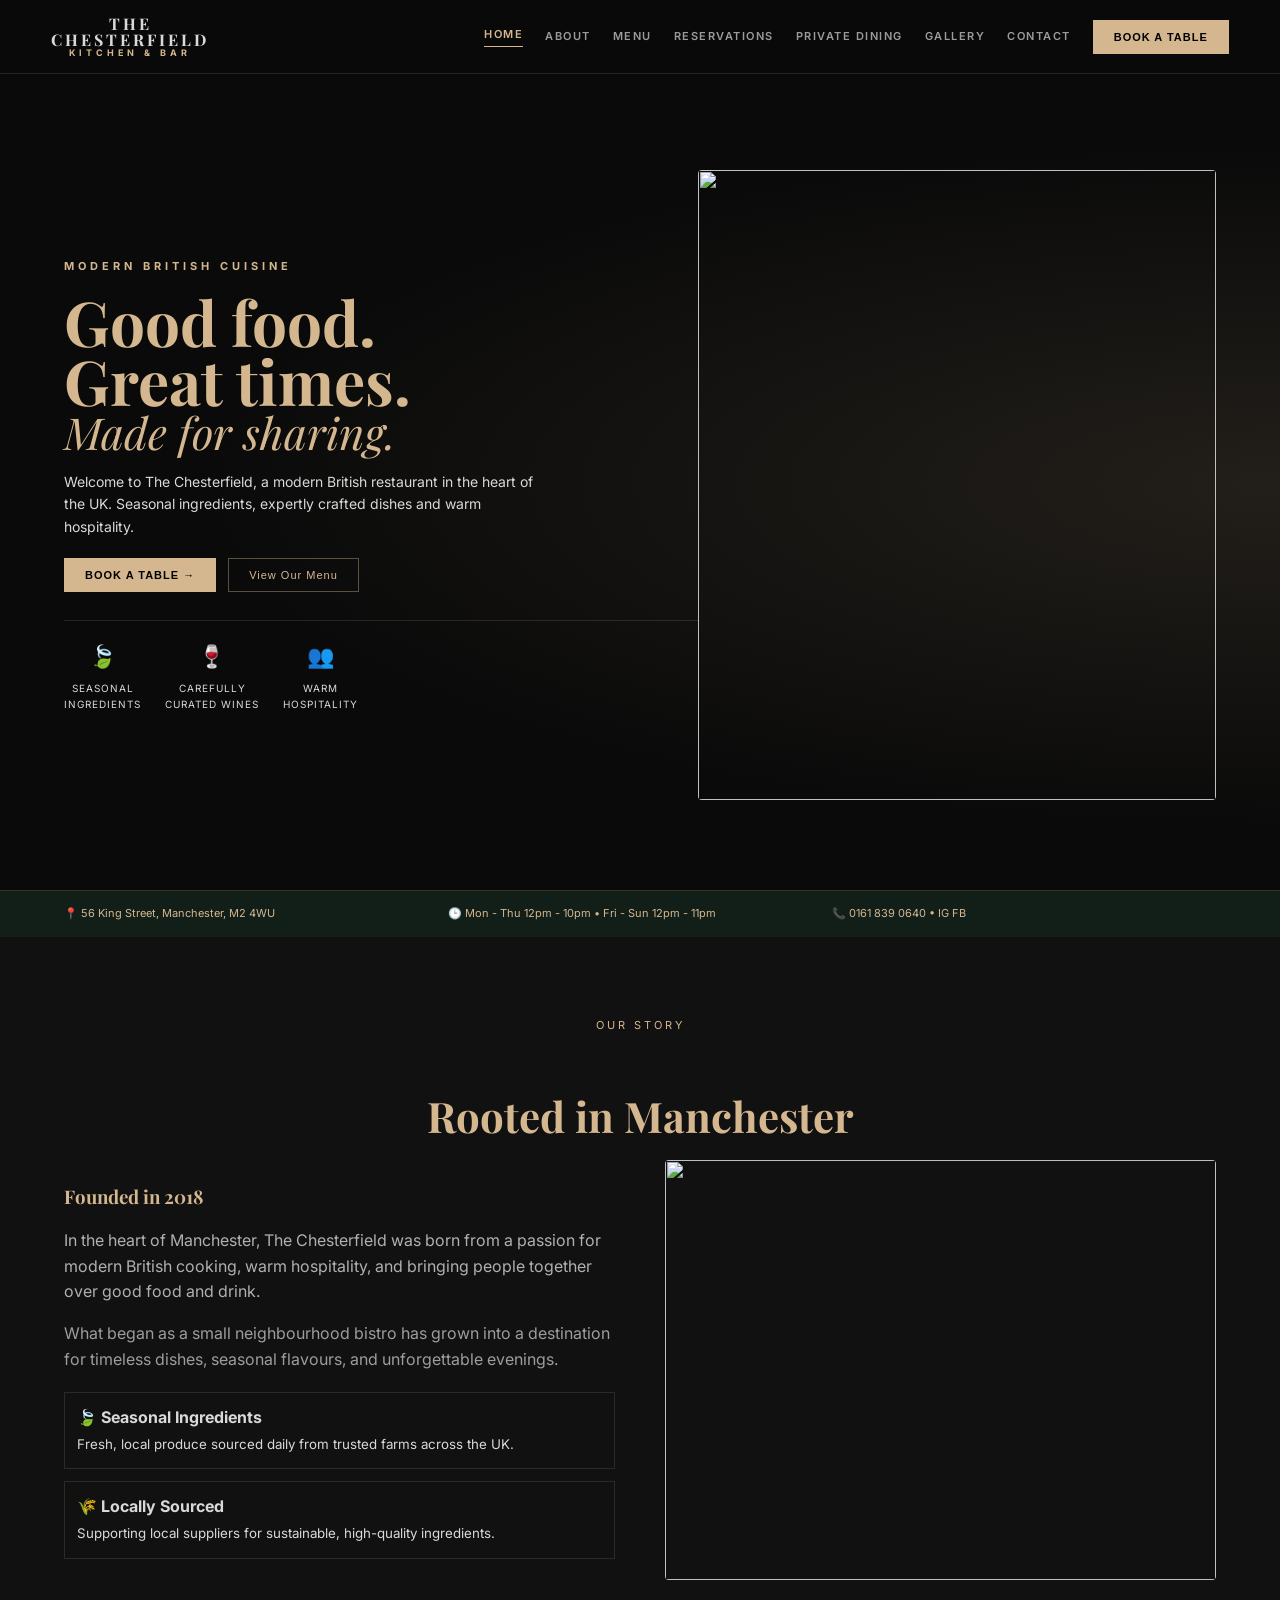
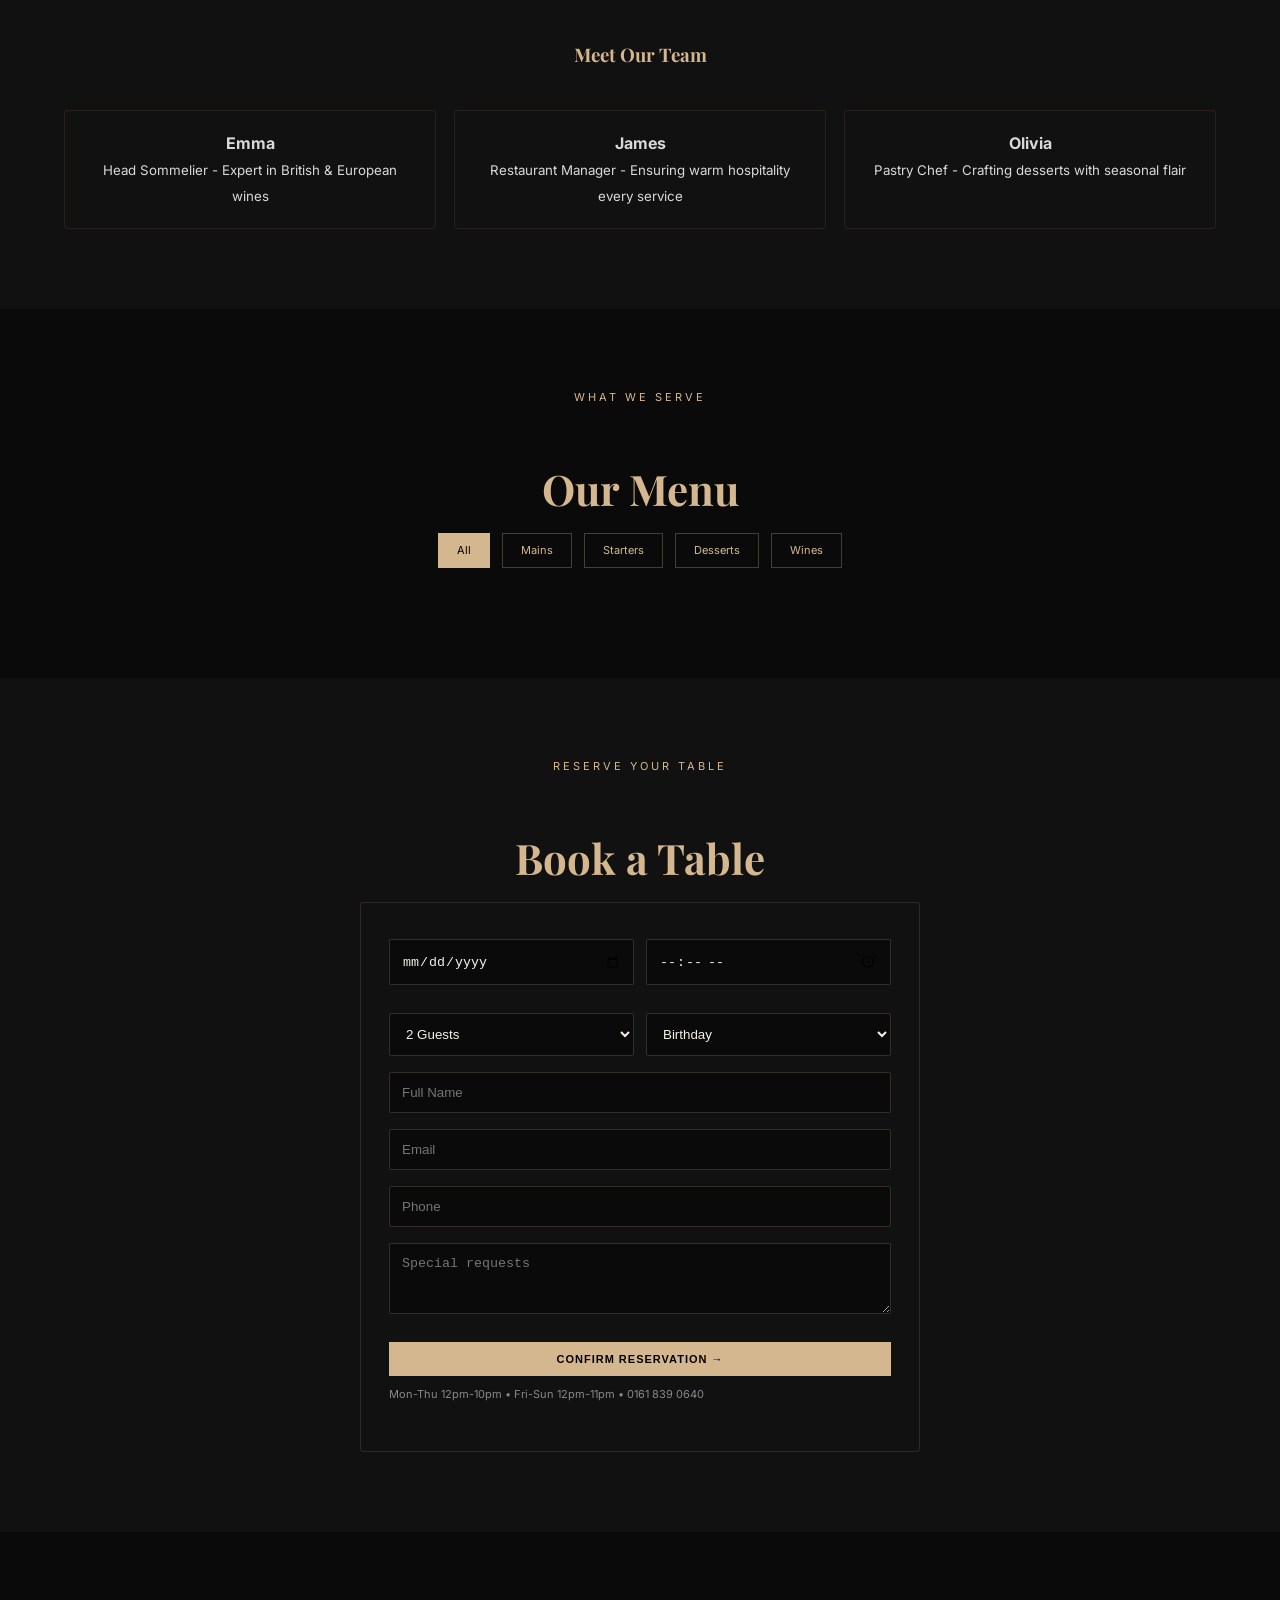
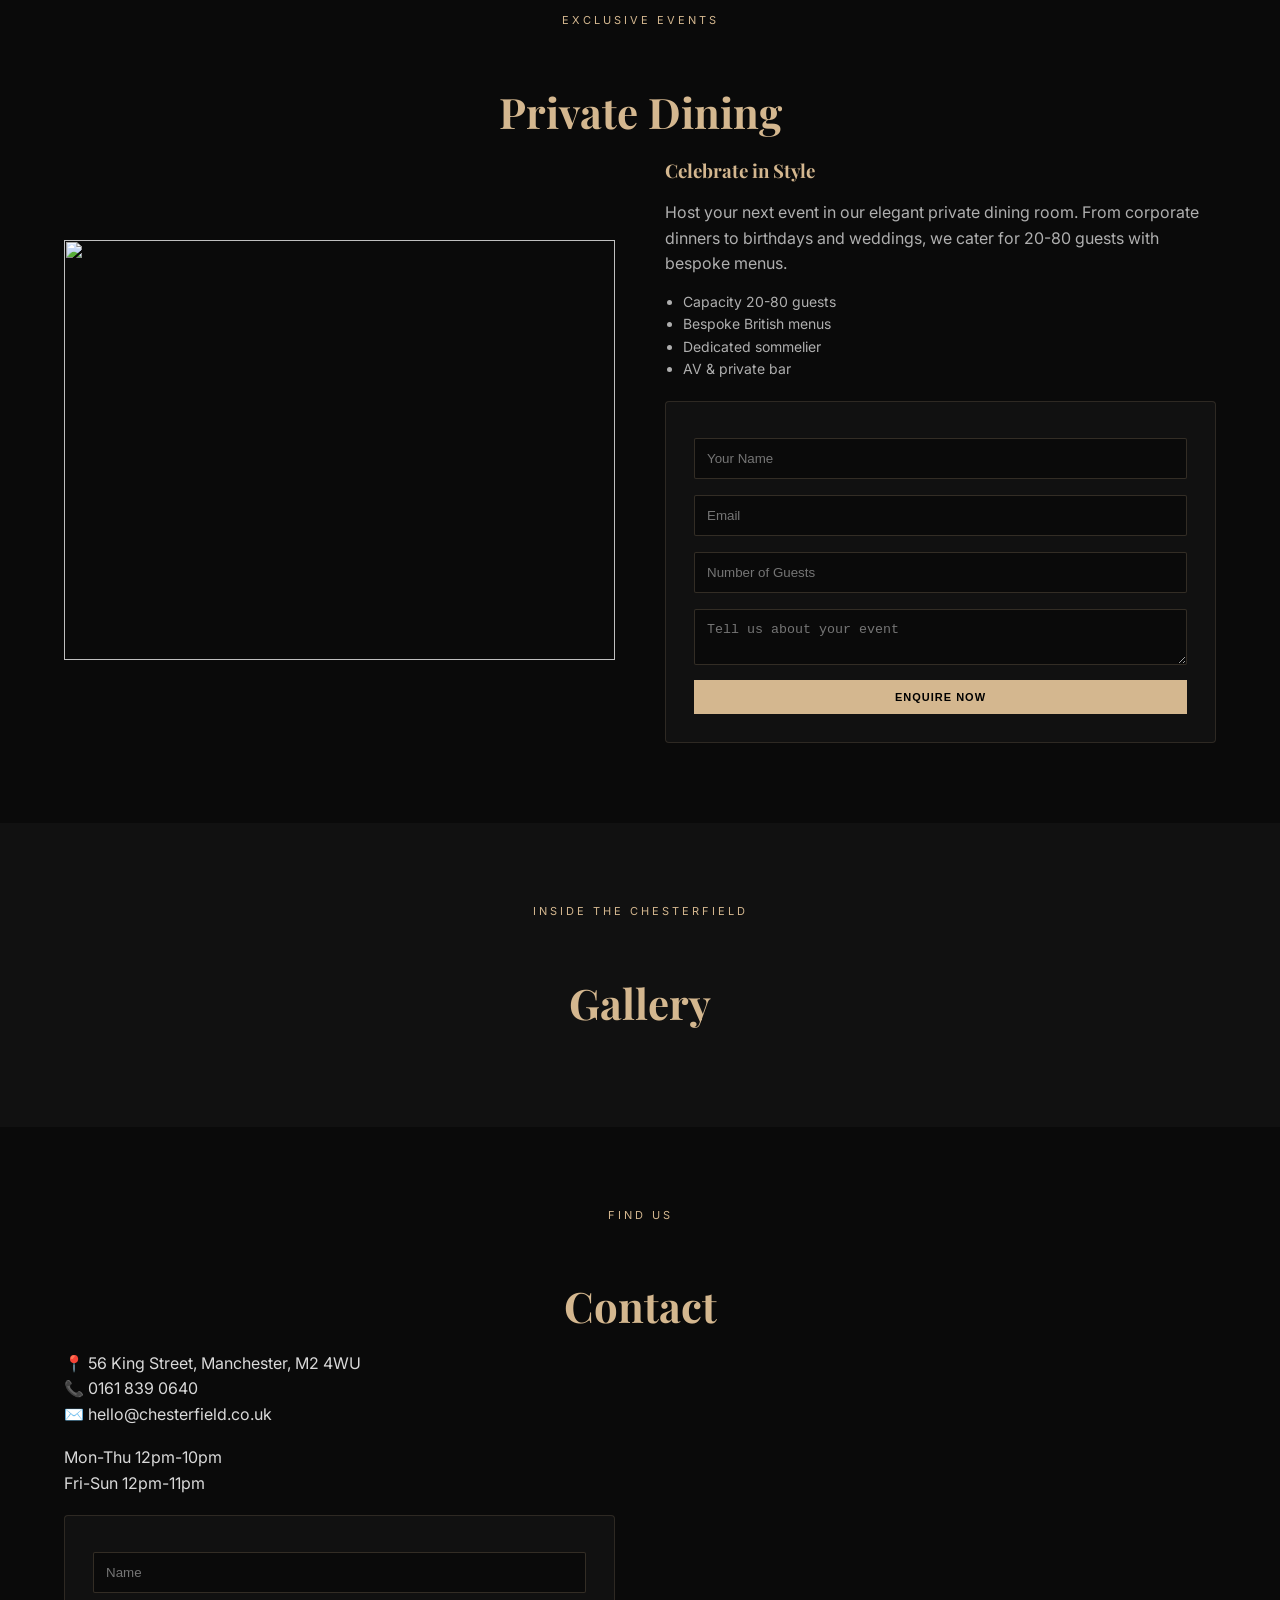
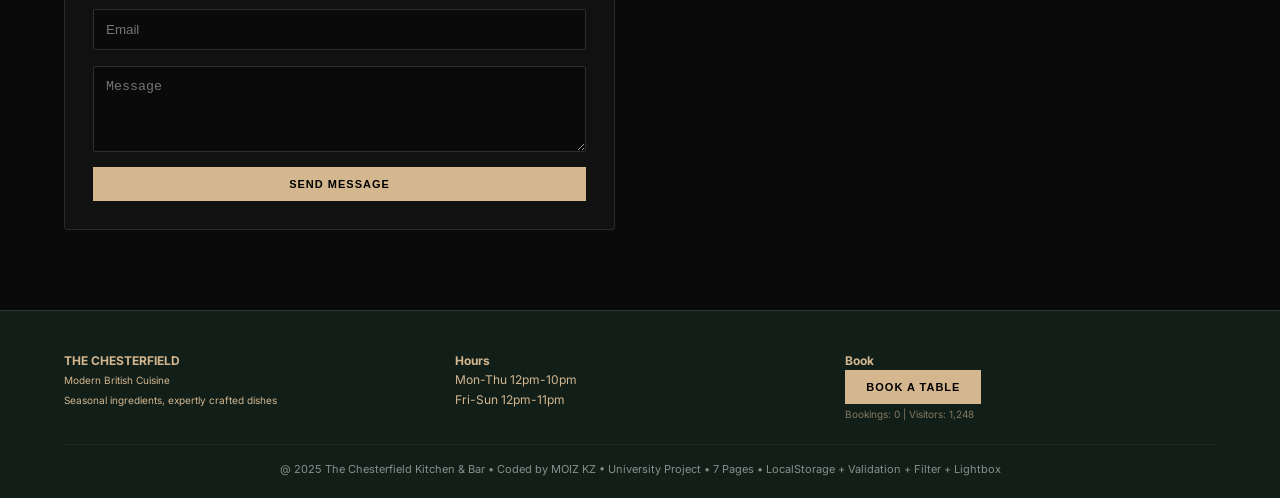
==== index3.html @ a882d1b4 "Extract css and js file from html" ====
<!DOCTYPE html>
<html lang="en">
<head>
<meta charset="UTF-8"><meta name="viewport" content="width=device-width, initial-scale=1.0">
<title>The Chesterfield - 7 Pages</title>
<link rel="stylesheet" href="Style.css">
<link rel="stylesheet" href="animation.css">
<link href="https://fonts.googleapis.com/css2?family=Playfair+Display:wght@400;600;700&family=Inter:wght@300;400;600&display=swap" rel="stylesheet">
</head>
<script src="Script.js"></script>
<script src="animation.js"></script>
<body>
<header>
<div class="logo">THE<br>CHESTERFIELD<small>KITCHEN & BAR</small></div>
<div class="hamburger" id="hamburger">☰</div>
<nav id="mainNav">
<a class="active" onclick="showPage('home',this)">Home</a>
<a onclick="showPage('about',this)">About</a>
<a onclick="showPage('menu',this)">Menu</a>
<a onclick="showPage('reservations',this)">Reservations</a>
<a onclick="showPage('private',this)">Private Dining</a>
<a onclick="showPage('gallery',this)">Gallery</a>
<a onclick="showPage('contact',this)">Contact</a>
<button class="btn-gold" onclick="showPage('reservations',null)">Book a Table</button>
</nav>
</header>

<!-- HOME = HERO + ALL OTHER PAGES EXACT SAME AS ORIGINAL -->
<section class="page active" id="page-home">
<!-- HERO - ORIGINAL -->
<div class="hero">
<div class="hero-text">
<h4>Modern British Cuisine</h4>
<h1>Good food.<br>Great times.<br><i>Made for sharing.</i></h1>
<p>Welcome to The Chesterfield, a modern British restaurant in the heart of the UK. Seasonal ingredients, expertly crafted dishes and warm hospitality.</p>
<div style="display:flex;gap:12px;margin-top:20px">
<button class="btn-gold" onclick="showPage('reservations',null)">Book a Table →</button>
<button class="btn-outline" onclick="showPage('menu',null)">View Our Menu</button>
</div>
<div class="hero-icons">
<div><span>🍃</span>SEASONAL<br>INGREDIENTS</div>
<div><span>🍷</span>CAREFULLY<br>CURATED WINES</div>
<div><span>👥</span>WARM<br>HOSPITALITY</div>
</div>
</div>
<div class="hero-img"><img src="https://images.unsplash.com/photo-1546964053-d93311cf64e4?w=800"></div>
</div>
<div class="bottom-bar"><div>📍 56 King Street, Manchester, M2 4WU</div><div>🕒 Mon - Thu 12pm - 10pm • Fri - Sun 12pm - 11pm</div><div>📞 0161 839 0640 • IG FB</div></div>

<!-- ABOUT - SAME AS ORIGINAL ABOUT PAGE -->
<div class="section" style="background:#111">
<span class="sub">Our Story</span>
<h2>Rooted in Manchester</h2>
<div class="grid-2">
<div>
<h3>Founded in 2018</h3>
<p style="margin:16px 0;opacity:.8">In the heart of Manchester, The Chesterfield was born from a passion for modern British cooking, warm hospitality, and bringing people together over good food and drink.</p>
<p style="opacity:.7">What began as a small neighbourhood bistro has grown into a destination for timeless dishes, seasonal flavours, and unforgettable evenings.</p>
<div style="margin-top:20px;display:grid;gap:12px">
<div style="border:1px solid rgba(212,183,143,.15);padding:12px">🍃 <strong>Seasonal Ingredients</strong><br><small>Fresh, local produce sourced daily from trusted farms across the UK.</small></div>
<div style="border:1px solid rgba(212,183,143,.15);padding:12px">🌾 <strong>Locally Sourced</strong><br><small>Supporting local suppliers for sustainable, high-quality ingredients.</small></div>
</div>
</div>
<img src="https://images.unsplash.com/photo-1556910103-1c02745aae4d?w=600" style="width:100%;height:420px;object-fit:cover;border-radius:4px">
</div>
<h3 style="text-align:center;margin-top:60px">Meet Our Team</h3>
<div class="testimonials">
<div class="test-card"><strong>Emma</strong><br><small>Head Sommelier - Expert in British & European wines</small></div>
<div class="test-card"><strong>James</strong><br><small>Restaurant Manager - Ensuring warm hospitality every service</small></div>
<div class="test-card"><strong>Olivia</strong><br><small>Pastry Chef - Crafting desserts with seasonal flair</small></div>
</div>
</div>

<!-- MENU - SAME AS ORIGINAL MENU PAGE -->
<div class="section">
<span class="sub">What we serve</span>
<h2>Our Menu</h2>
<div class="menu-tabs" id="homeTabs">
<div class="tab active" onclick="filterMenu('all',this,'homeMenuGrid','homeTabs')">All</div>
<div class="tab" onclick="filterMenu('Mains',this,'homeMenuGrid','homeTabs')">Mains</div>
<div class="tab" onclick="filterMenu('Starters',this,'homeMenuGrid','homeTabs')">Starters</div>
<div class="tab" onclick="filterMenu('Desserts',this,'homeMenuGrid','homeTabs')">Desserts</div>
<div class="tab" onclick="filterMenu('Wine',this,'homeMenuGrid','homeTabs')">Wines</div>
</div>
<div class="products" id="homeMenuGrid"></div>
</div>

<!-- RESERVATIONS - SAME AS ORIGINAL RESERVATIONS PAGE -->
<div class="section" style="background:#111">
<span class="sub">Reserve your table</span>
<h2>Book a Table</h2>
<div class="form-box">
<div class="form-grid">
<input type="date" id="homeResDate"><input type="time" id="homeResTime">
<select id="homeResGuests"><option>2 Guests</option><option>4 Guests</option><option>6 Guests</option><option>8+ Guests</option></select>
<select id="homeResOccasion"><option>Birthday</option><option>Anniversary</option><option>Business</option><option>Casual</option></select>
</div>
<input type="text" id="homeResName" placeholder="Full Name">
<input type="email" id="homeResEmail" placeholder="Email">
<input type="tel" id="homeResPhone" placeholder="Phone">
<textarea id="homeResNotes" rows="3" placeholder="Special requests"></textarea>
<button class="btn-gold" style="width:100%;margin-top:12px" onclick="submitReservation('home')">Confirm Reservation →</button>
<p style="font-size:11px;margin-top:10px;opacity:.6">Mon-Thu 12pm-10pm • Fri-Sun 12pm-11pm • 0161 839 0640</p>
<div id="homeResList" style="margin-top:20px;font-size:12px"></div>
</div>
</div>

<!-- PRIVATE DINING - SAME AS ORIGINAL -->
<div class="section">
<span class="sub">Exclusive Events</span>
<h2>Private Dining</h2>
<div class="grid-2">
<img src="https://images.unsplash.com/photo-1517248135467-4c7edcad34c4?w=600" style="width:100%;height:420px;object-fit:cover">
<div>
<h3>Celebrate in Style</h3>
<p style="margin:14px 0;opacity:.8">Host your next event in our elegant private dining room. From corporate dinners to birthdays and weddings, we cater for 20-80 guests with bespoke menus.</p>
<ul style="opacity:.8;font-size:14px;margin-left:18px">
<li>Capacity 20-80 guests</li><li>Bespoke British menus</li><li>Dedicated sommelier</li><li>AV & private bar</li>
</ul>
<div class="form-box" style="margin-top:20px">
<input id="homePrivName" placeholder="Your Name"><input id="homePrivEmail" placeholder="Email">
<input id="homePrivGuests" type="number" placeholder="Number of Guests"><textarea id="homePrivMsg" placeholder="Tell us about your event"></textarea>
<button class="btn-gold" style="width:100%" onclick="toast('Private dining enquiry sent!')">Enquire Now</button>
</div>
</div>
</div>
</div>

<!-- GALLERY - SAME AS ORIGINAL -->
<div class="section" style="background:#111">
<span class="sub">Inside The Chesterfield</span>
<h2>Gallery</h2>
<div class="gallery" id="homeGalleryGrid"></div>
</div>

<!-- CONTACT - SAME AS ORIGINAL -->
<div class="section">
<span class="sub">Find Us</span>
<h2>Contact</h2>
<div class="grid-2">
<div>
<p>📍 56 King Street, Manchester, M2 4WU<br>📞 0161 839 0640<br>✉️ hello@chesterfield.co.uk</p>
<p style="margin:18px 0">Mon-Thu 12pm-10pm<br>Fri-Sun 12pm-11pm</p>
<div class="form-box">
<input id="homeCName" placeholder="Name"><input id="homeCEmail" placeholder="Email">
<textarea id="homeCMsg" rows="4" placeholder="Message"></textarea>
<button class="btn-gold" style="width:100%" onclick="toast('Message sent!')">Send Message</button>
</div>
</div>
<iframe src="https://maps.google.com/maps?q=56%20King%20Street%20Manchester&t=&z=14&ie=UTF8&iwloc=&output=embed" style="width:100%;height:420px;border:0;border-radius:4px;filter:grayscale(1) invert(1)"></iframe>
</div>
</div>
</section>

<!-- PAGE 2 ABOUT - UNTOUCHED ORIGINAL -->
<section class="page" id="page-about">
<div class="section">
<span class="sub">Our Story</span>
<h2>Rooted in Manchester</h2>
<div class="grid-2">
<div>
<h3>Founded in 2018</h3>
<p style="margin:16px 0;opacity:.8">In the heart of Manchester, The Chesterfield was born from a passion for modern British cooking, warm hospitality, and bringing people together over good food and drink.</p>
<p style="opacity:.7">What began as a small neighbourhood bistro has grown into a destination for timeless dishes, seasonal flavours, and unforgettable evenings.</p>
<div style="margin-top:20px;display:grid;gap:12px">
<div style="border:1px solid rgba(212,183,143,.15);padding:12px">🍃 <strong>Seasonal Ingredients</strong><br><small>Fresh, local produce sourced daily from trusted farms across the UK.</small></div>
<div style="border:1px solid rgba(212,183,143,.15);padding:12px">🌾 <strong>Locally Sourced</strong><br><small>Supporting local suppliers for sustainable, high-quality ingredients.</small></div>
</div>
</div>
<img src="https://images.unsplash.com/photo-1556910103-1c02745aae4d?w=600" style="width:100%;height:420px;object-fit:cover;border-radius:4px">
</div>
<h3 style="text-align:center;margin-top:60px">Meet Our Team</h3>
<div class="testimonials">
<div class="test-card"><strong>Emma</strong><br><small>Head Sommelier - Expert in British & European wines</small></div>
<div class="test-card"><strong>James</strong><br><small>Restaurant Manager - Ensuring warm hospitality every service</small></div>
<div class="test-card"><strong>Olivia</strong><br><small>Pastry Chef - Crafting desserts with seasonal flair</small></div>
</div>
</div>
</section>

<!-- PAGE 3 MENU - UNTOUCHED ORIGINAL -->
<section class="page" id="page-menu">
<div class="section">
<span class="sub">What we serve</span>
<h2>Our Menu</h2>
<div class="menu-tabs" id="menuTabs">
<div class="tab active" onclick="filterMenu('all',this,'menuGrid','menuTabs')">All</div>
<div class="tab" onclick="filterMenu('Mains',this,'menuGrid','menuTabs')">Mains</div>
<div class="tab" onclick="filterMenu('Starters',this,'menuGrid','menuTabs')">Starters</div>
<div class="tab" onclick="filterMenu('Desserts',this,'menuGrid','menuTabs')">Desserts</div>
<div class="tab" onclick="filterMenu('Wine',this,'menuGrid','menuTabs')">Wines</div>
</div>
<div class="products" id="menuGrid"></div>
</div>
</section>

<!-- PAGE 4 RESERVATIONS - UNTOUCHED ORIGINAL -->
<section class="page" id="page-reservations">
<div class="section">
<span class="sub">Reserve your table</span>
<h2>Book a Table</h2>
<div class="form-box">
<div class="form-grid">
<input type="date" id="resDate"><input type="time" id="resTime">
<select id="resGuests"><option>2 Guests</option><option>4 Guests</option><option>6 Guests</option><option>8+ Guests</option></select>
<select id="resOccasion"><option>Birthday</option><option>Anniversary</option><option>Business</option><option>Casual</option></select>
</div>
<input type="text" id="resName" placeholder="Full Name">
<input type="email" id="resEmail" placeholder="Email">
<input type="tel" id="resPhone" placeholder="Phone">
<textarea id="resNotes" rows="3" placeholder="Special requests"></textarea>
<button class="btn-gold" style="width:100%;margin-top:12px" onclick="submitReservation('main')">Confirm Reservation →</button>
<p style="font-size:11px;margin-top:10px;opacity:.6">Mon-Thu 12pm-10pm • Fri-Sun 12pm-11pm • 0161 839 0640</p>
<div id="resList" style="margin-top:20px;font-size:12px"></div>
</div>
</div>
</section>

<!-- PAGE 5 PRIVATE DINING - UNTOUCHED -->
<section class="page" id="page-private">
<div class="section">
<span class="sub">Exclusive Events</span>
<h2>Private Dining</h2>
<div class="grid-2">
<img src="https://images.unsplash.com/photo-1517248135467-4c7edcad34c4?w=600" style="width:100%;height:420px;object-fit:cover">
<div>
<h3>Celebrate in Style</h3>
<p style="margin:14px 0;opacity:.8">Host your next event in our elegant private dining room. From corporate dinners to birthdays and weddings, we cater for 20-80 guests with bespoke menus.</p>
<ul style="opacity:.8;font-size:14px;margin-left:18px">
<li>Capacity 20-80 guests</li><li>Bespoke British menus</li><li>Dedicated sommelier</li><li>AV & private bar</li>
</ul>
<div class="form-box" style="margin-top:20px">
<input id="privName" placeholder="Your Name"><input id="privEmail" placeholder="Email">
<input id="privGuests" type="number" placeholder="Number of Guests"><textarea id="privMsg" placeholder="Tell us about your event"></textarea>
<button class="btn-gold" style="width:100%" onclick="toast('Private dining enquiry sent!')">Enquire Now</button>
</div>
</div>
</div>
</div>
</section>

<!-- PAGE 6 GALLERY - UNTOUCHED -->
<section class="page" id="page-gallery">
<div class="section">
<span class="sub">Inside The Chesterfield</span>
<h2>Gallery</h2>
<div class="gallery" id="galleryGrid"></div>
</div>
</section>

<!-- PAGE 7 CONTACT - UNTOUCHED -->
<section class="page" id="page-contact">
<div class="section">
<span class="sub">Find Us</span>
<h2>Contact</h2>
<div class="grid-2">
<div>
<p>📍 56 King Street, Manchester, M2 4WU<br>📞 0161 839 0640<br>✉️ hello@chesterfield.co.uk</p>
<p style="margin:18px 0">Mon-Thu 12pm-10pm<br>Fri-Sun 12pm-11pm</p>
<div class="form-box">
<input id="cName" placeholder="Name"><input id="cEmail" placeholder="Email">
<textarea id="cMsg" rows="4" placeholder="Message"></textarea>
<button class="btn-gold" style="width:100%" onclick="toast('Message sent to Chesterfield!')">Send Message</button>
</div>
</div>
<iframe src="https://maps.google.com/maps?q=56%20King%20Street%20Manchester&t=&z=14&ie=UTF8&iwloc=&output=embed" style="width:100%;height:420px;border:0;border-radius:4px;filter:grayscale(1) invert(1)"></iframe>
</div>
</div>
</section>

<footer>
<div class="footer-grid">
<div><strong>THE CHESTERFIELD</strong><br><small>Modern British Cuisine<br>Seasonal ingredients, expertly crafted dishes</small></div>
<div><strong>Hours</strong><br>Mon-Thu 12pm-10pm<br>Fri-Sun 12pm-11pm</div>
<div><strong>Book</strong><br><button class="btn-gold" onclick="showPage('reservations',null)">Book a Table</button><br><small style="opacity:.6" id="totalBooks">Bookings: 0 | Visitors: <span id="visCount">1,248</span></small></div>
</div>
<div class="copy">@ 2025 The Chesterfield Kitchen & Bar • Coded by MOIZ KZ • University Project • 7 Pages • LocalStorage + Validation + Filter + Lightbox</div>
</footer>

<div class="modal" id="imgModal" onclick="this.classList.remove('active')"><div style="background:#111;border:1px solid var(--gold);padding:4px;border-radius:6px;max-width:90%"><img id="lightImg" src="" style="width:100%;max-width:700px"></div></div>
<div class="toast" id="toast"></div>

</body>
</html>
---- Style.css ----
:root{--black:#0a0a0a;--black2:#111111;--gold:#d4b78f;--gold2:#c9a86c;--cream:#f5efe6;--green:#121e18;--text:#d9d9d9}
*{margin:0;padding:0;box-sizing:border-box}
body{font-family:'Inter',sans-serif;background:var(--black);color:var(--text);line-height:1.6}
h1,h2,h3{font-family:'Playfair Display',serif;color:var(--gold)}
header{position:fixed;top:0;left:0;right:0;z-index:100;background:rgba(10,10,10,.92);backdrop-filter:blur(10px);border-bottom:1px solid rgba(212,183,143,.15);padding:16px 4%;display:flex;justify-content:space-between;align-items:center}
.logo{font-family:'Playfair Display';font-weight:700;letter-spacing:3px;text-align:center;line-height:1}
.logo small{display:block;font-size:9px;letter-spacing:4px;color:var(--gold);font-family:'Inter'}
nav{display:flex;gap:22px;align-items:center}
nav a{font-size:11px;letter-spacing:1.5px;text-transform:uppercase;font-weight:600;opacity:.7;transition:.3s;cursor:pointer}
nav a.active,nav a:hover{opacity:1;color:var(--gold);border-bottom:1px solid var(--gold);padding-bottom:2px}
.btn-gold{background:var(--gold);color:#000;padding:10px 20px;border:1px solid var(--gold);font-size:11px;letter-spacing:1px;font-weight:700;cursor:pointer;transition:.3s;text-transform:uppercase}
.btn-gold:hover{background:transparent;color:var(--gold)}
.btn-outline{border:1px solid rgba(212,183,143,.4);color:var(--gold);padding:10px 20px;font-size:11px;letter-spacing:1px;background:transparent;cursor:pointer}
.hamburger{display:none;font-size:24px;color:var(--gold);cursor:pointer}
.page{display:none;min-height:100vh;padding-top:80px}
.page.active{display:block}
.hero{height:90vh;display:grid;grid-template-columns:1.1fr .9fr;align-items:center;padding:0 5%;background:radial-gradient(ellipse at right, rgba(212,183,143,.12), transparent 60%), var(--black)}
.hero-text h4{color:var(--gold);font-size:11px;letter-spacing:4px;margin-bottom:18px;text-transform:uppercase}
.hero-text h1{font-size:62px;line-height:.95;margin-bottom:12px}
.hero-text h1 i{font-weight:400;color:var(--gold);font-size:44px;display:block;font-style:italic}
.hero-text p{max-width:480px;font-size:14px;opacity:.8;margin:18px 0}
.hero-img{height:70vh;overflow:hidden;border-radius:4px}
.hero-img img{width:100%;height:100%;object-fit:cover}
.hero-icons{display:flex;gap:24px;margin-top:28px;border-top:1px solid rgba(212,183,143,.15);padding-top:18px}
.hero-icons div{font-size:10px;text-align:center;letter-spacing:1px}
.hero-icons span{font-size:22px;display:block;margin-bottom:6px;color:var(--gold)}
.bottom-bar{background:var(--green);display:grid;grid-template-columns:repeat(3,1fr);padding:14px 5%;font-size:11px;color:var(--gold);border-top:1px solid rgba(212,183,143,.15)}
.section{padding:80px 5%}
.section h2{font-size:42px;text-align:center;margin-bottom:10px}
.section .sub{color:var(--gold);text-align:center;letter-spacing:3px;font-size:11px;margin-bottom:40px;display:block;text-transform:uppercase}
.grid-2{display:grid;grid-template-columns:1fr 1fr;gap:50px;align-items:center}
.menu-tabs{display:flex;gap:12px;justify-content:center;margin-bottom:30px;flex-wrap:wrap}
.tab{padding:8px 18px;border:1px solid rgba(212,183,143,.3);cursor:pointer;font-size:11px;color:var(--gold);background:transparent}
.tab.active{background:var(--gold);color:#000}
.products{display:grid;grid-template-columns:repeat(3,1fr);gap:20px}
.prod{background:var(--black2);border:1px solid rgba(212,183,143,.12);padding:14px;border-radius:4px;transition:.3s}
.prod:hover{border-color:var(--gold);transform:translateY(-4px)}
.prod img{width:100%;height:180px;object-fit:cover;cursor:pointer}
.prod h4{margin:10px 0 4px;color:var(--cream);font-size:15px}
.prod .price{color:var(--gold);font-weight:700}
.form-box{max-width:560px;margin:0 auto;background:var(--black2);border:1px solid rgba(212,183,143,.15);padding:28px;border-radius:4px}
.form-box input,.form-box select,.form-box textarea{width:100%;padding:12px;background:#0a0a0a;border:1px solid rgba(212,183,143,.2);color:var(--cream);margin:8px 0;border-radius:2px}
.form-grid{display:grid;grid-template-columns:1fr 1fr;gap:12px}
.gallery{display:grid;grid-template-columns:repeat(3,1fr);gap:14px}
.gallery img{width:100%;height:240px;object-fit:cover;border-radius:2px;cursor:pointer;transition:.3s}
.testimonials{display:grid;grid-template-columns:repeat(3,1fr);gap:18px;margin-top:40px}
.test-card{background:var(--black2);border:1px solid rgba(212,183,143,.1);padding:20px;border-radius:4px;text-align:center}
.modal{position:fixed;inset:0;background:rgba(0,0,0,.85);display:none;align-items:center;justify-content:center;z-index:200;padding:20px}
.modal.active{display:flex}
.toast{position:fixed;bottom:30px;left:50%;transform:translateX(-50%);background:var(--gold);color:#000;padding:12px 24px;border-radius:24px;font-weight:700;z-index:300;display:none}
.toast.show{display:block}
footer{background:var(--green);padding:40px 5% 20px;border-top:1px solid rgba(212,183,143,.15)}
.footer-grid{display:grid;grid-template-columns:repeat(3,1fr);gap:20px;color:var(--gold);font-size:12px}
.copy{text-align:center;margin-top:20px;padding-top:16px;border-top:1px solid rgba(212,183,143,.1);font-size:11px;opacity:.6}
@media(max-width:900px){
.hero{grid-template-columns:1fr;height:auto;padding:100px 5% 40px}
.hero-text h1{font-size:42px} .hero-img{height:50vh;margin-top:20px}
.grid-2{grid-template-columns:1fr} .products{grid-template-columns:1fr 1fr} .gallery{grid-template-columns:1fr 1fr}
nav{position:fixed;top:70px;left:0;right:0;background:var(--black);flex-direction:column;padding:20px;display:none;border-bottom:1px solid rgba(212,183,143,.15)}
nav.open{display:flex} .hamburger{display:block}
.bottom-bar{grid-template-columns:1fr;gap:10px;text-align:center} .footer-grid{grid-template-columns:1fr}
}
@media(max-width:600px){.products{grid-template-columns:1fr} .gallery{grid-template-columns:1fr} .form-grid{grid-template-columns:1fr} .hero-text h1{font-size:34px} .hero-text h1 i{font-size:30px}}
---- animation.css ----
/* THE CHESTERFIELD - Animations - Link with HTML */
html{scroll-behavior:smooth}

/* Hero entrance */
.hero-text h4{animation:fadeDown 0.8s ease-out}
.hero-text h1{animation:fadeUp 1s ease-out 0.2s both}
.hero-text p{animation:fadeUp 1s ease-out 0.4s both}
.hero-text .btn-gold, .hero-text .btn-outline{animation:fadeUp 1s ease-out 0.6s both}
.hero-icons{animation:fadeUp 1s ease-out 0.8s both}
.hero-img{animation:zoomIn 1.2s ease-out 0.3s both; overflow:hidden}
.hero-img img{transition:transform 8s ease}
.hero-img:hover img{transform:scale(1.08)}

@keyframes fadeUp{from{opacity:0;transform:translateY(30px)}to{opacity:1;transform:translateY(0)}}
@keyframes fadeDown{from{opacity:0;transform:translateY(-20px)}to{opacity:1;transform:translateY(0)}}
@keyframes zoomIn{from{opacity:0;transform:scale(0.95)}to{opacity:1;transform:scale(1)}}

/* Scroll reveal - add class .reveal to any section */
.reveal{opacity:0;transform:translateY(40px);transition:all 0.8s cubic-bezier(0.2,0.8,0.2,1)}
.reveal.active{opacity:1;transform:translateY(0)}
.reveal-left{opacity:0;transform:translateX(-40px);transition:all 0.8s ease}
.reveal-left.active{opacity:1;transform:translateX(0)}
.reveal-right{opacity:0;transform:translateX(40px);transition:all 0.8s ease}
.reveal-right.active{opacity:1;transform:translateX(0)}

/* Menu cards stagger animation */
.prod{opacity:0;transform:translateY(20px);animation:cardIn 0.6s ease forwards}
.prod:nth-child(1){animation-delay:0.1s}.prod:nth-child(2){animation-delay:0.2s}.prod:nth-child(3){animation-delay:0.3s}
.prod:nth-child(4){animation-delay:0.4s}.prod:nth-child(5){animation-delay:0.5s}.prod:nth-child(6){animation-delay:0.6s}
@keyframes cardIn{to{opacity:1;transform:translateY(0)}}

/* Gold button shimmer */
.btn-gold{position:relative;overflow:hidden}
.btn-gold::before{content:'';position:absolute;top:0;left:-100%;width:100%;height:100%;background:linear-gradient(90deg,transparent,rgba(255,255,255,.4),transparent);transition:0.5s}
.btn-gold:hover::before{left:100%}

/* Gallery hover + lightbox zoom */
.gallery img{transition:transform 0.4s ease, filter 0.4s ease}
.gallery img:hover{transform:scale(1.05);filter:brightness(1.15)}

/* Navbar scroll effect */
header.scrolled{background:rgba(10,10,10,.98)!important;box-shadow:0 4px 20px rgba(0,0,0,.5);padding:12px 4%!important;transition:all 0.3s ease}

/* Floating gold line */
.sub{position:relative}
.sub::after{content:'';display:block;width:0;height:1px;background:var(--gold);margin:8px auto 0;transition:width 0.8s ease}
.reveal.active .sub::after{width:60px}

/* Input focus animation */
.form-box input:focus, .form-box textarea:focus, .form-box select:focus{border-color:var(--gold)!important;box-shadow:0 0 0 2px rgba(212,183,143,.15);outline:none;transition:all 0.3s ease}

/* Parallax for hero */
.parallax{transform:translateY(var(--parallax-y,0));will-change:transform}

/* Toast slide */
.toast.show{animation:toastSlide 0.4s ease}
@keyframes toastSlide{from{transform:translateX(-50%) translateY(20px);opacity:0}to{transform:translateX(-50%) translateY(0);opacity:1}}
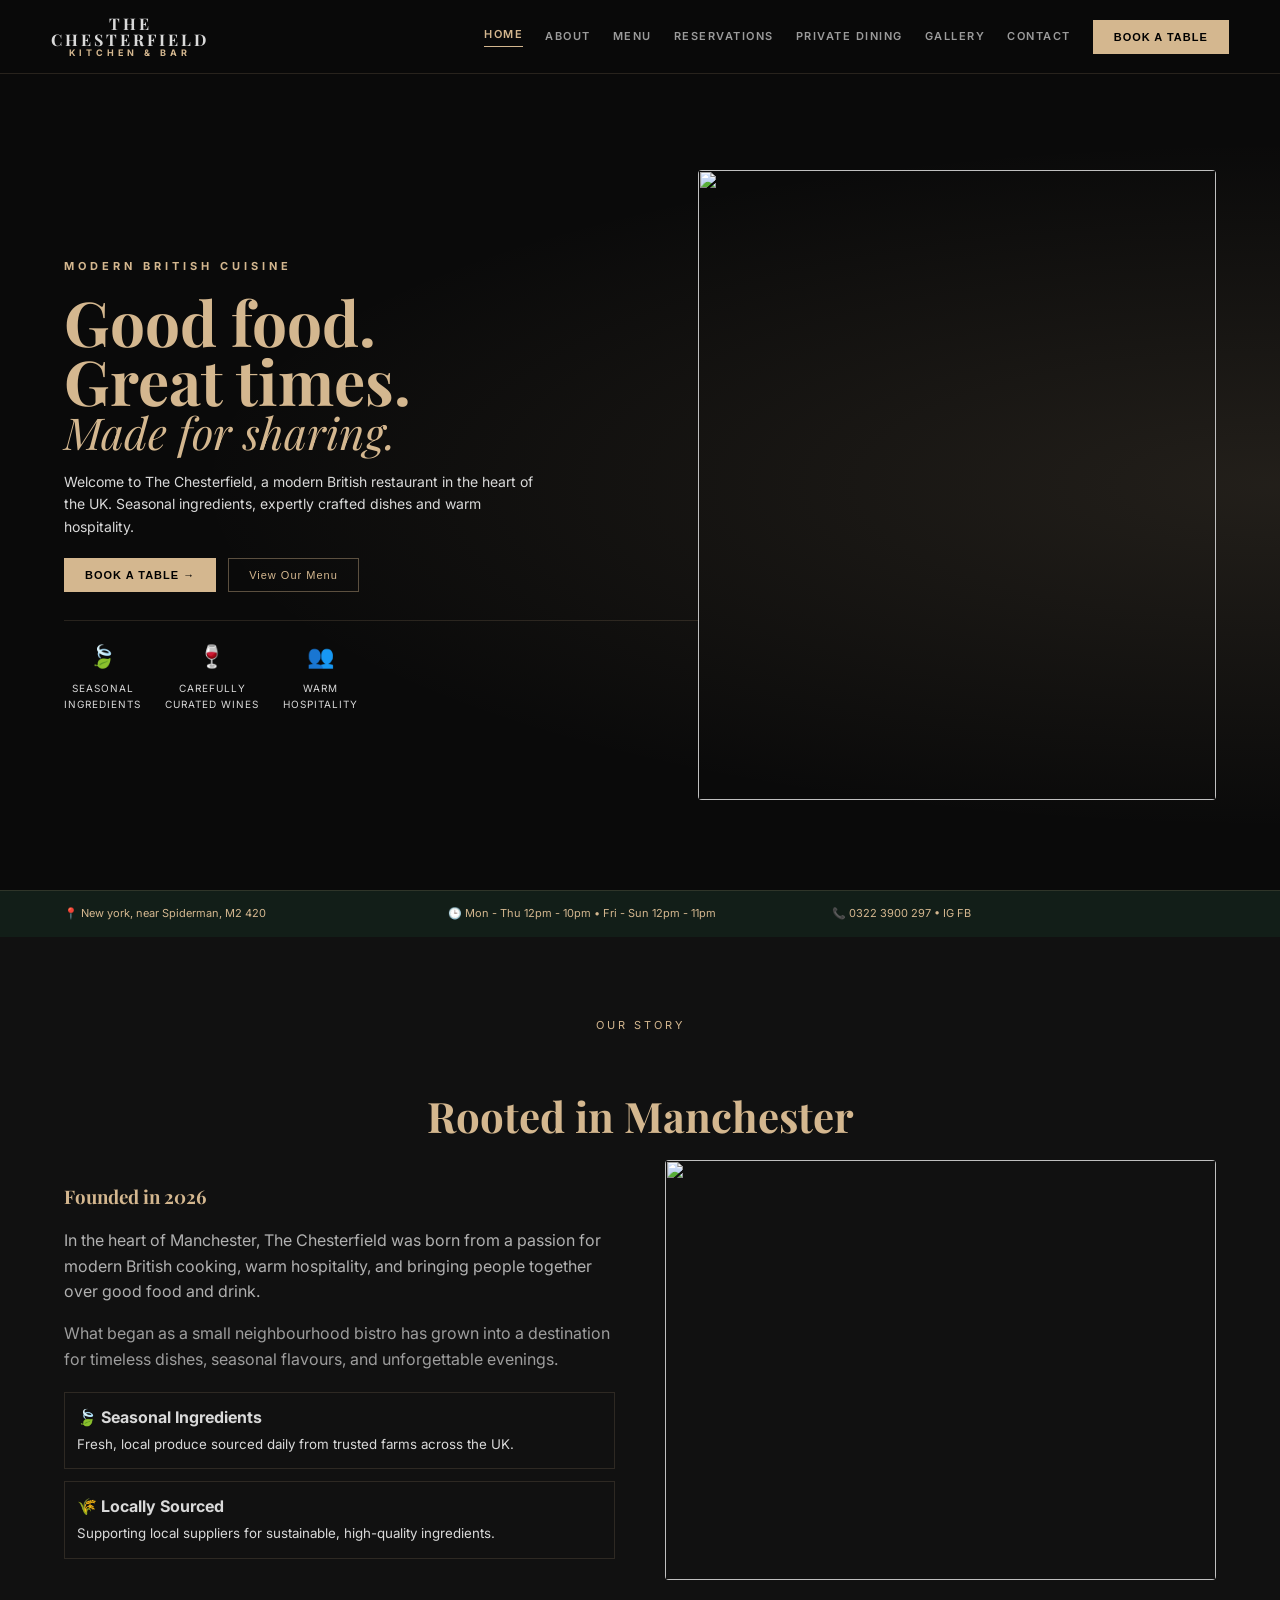
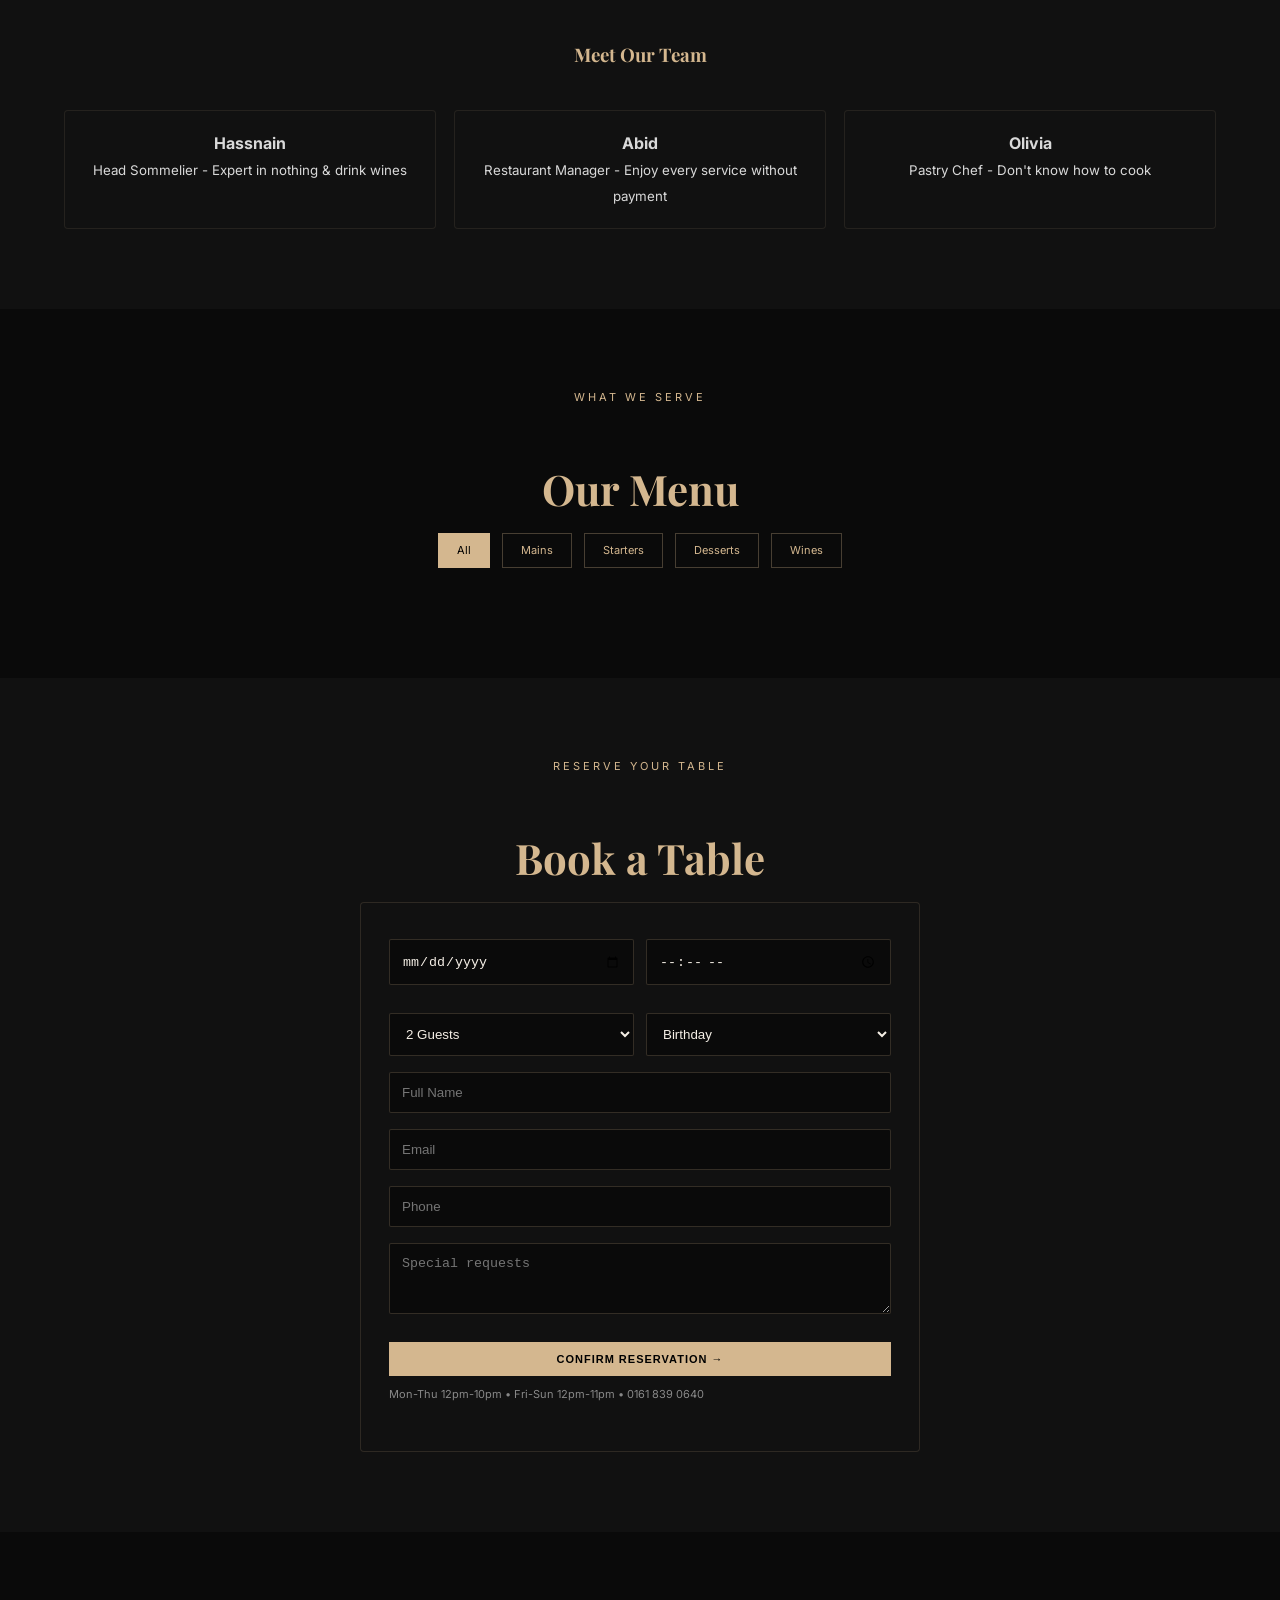
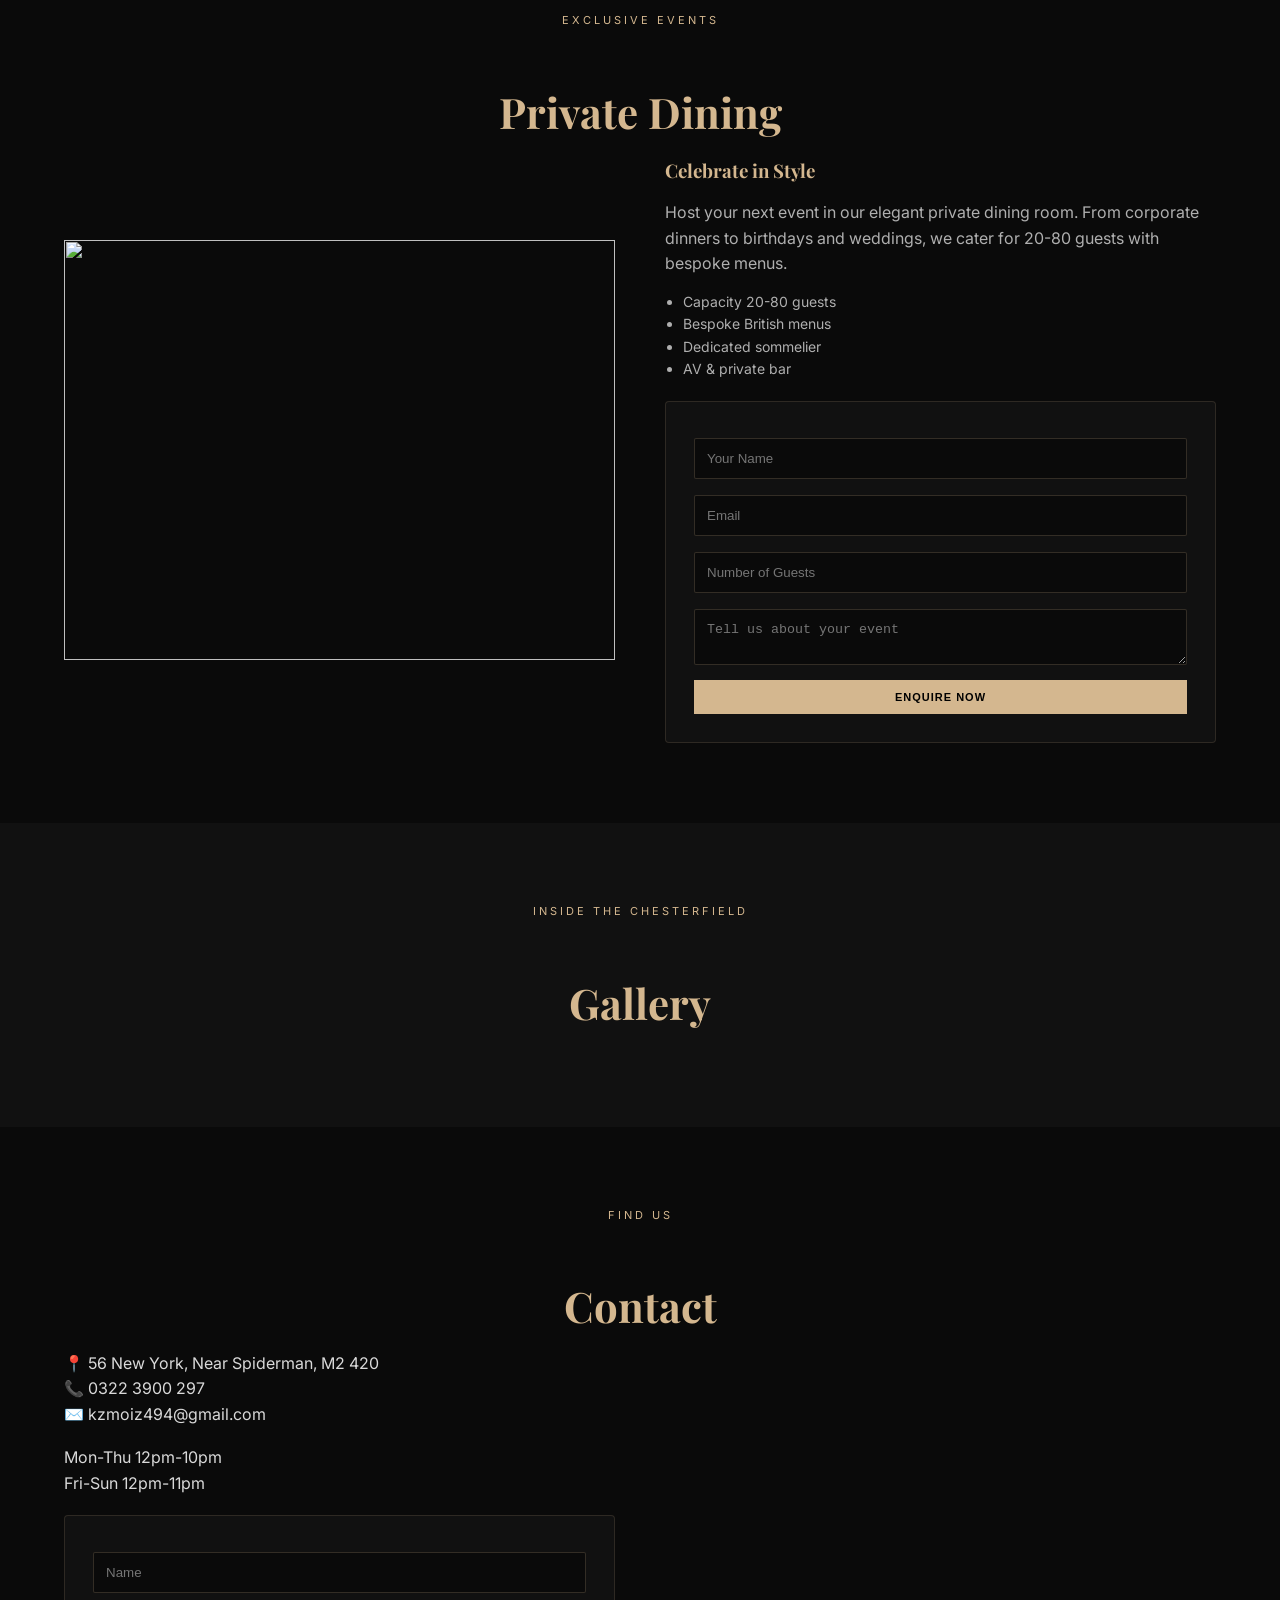
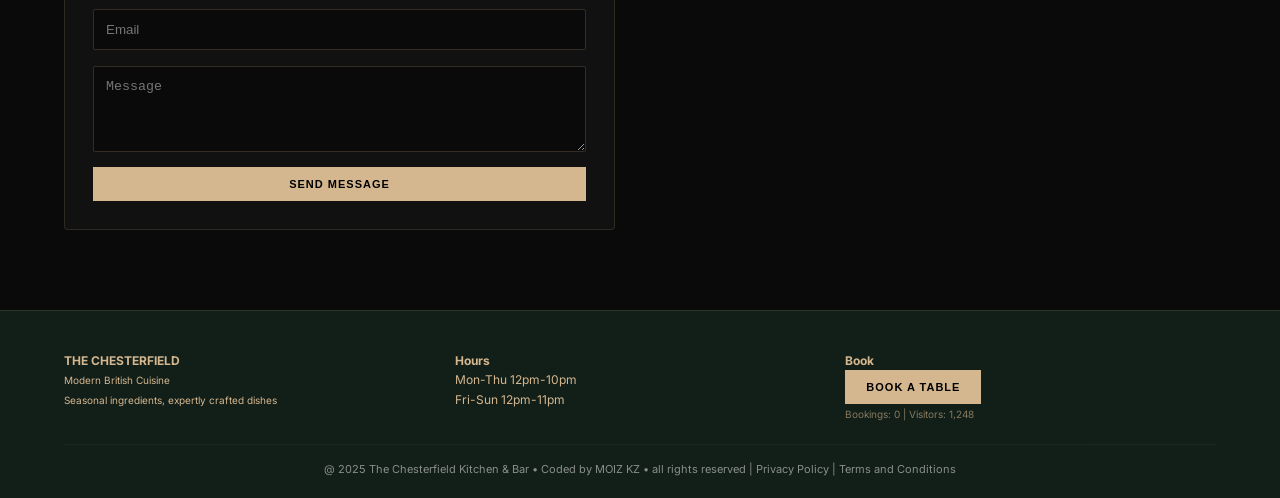
==== commit 7fc4cb28: "edit text" ====
--- a/index3.html
+++ b/index3.html
@@ -45,7 +45,7 @@
 </div>
 <div class="hero-img"><img src="https://images.unsplash.com/photo-1546964053-d93311cf64e4?w=800"></div>
 </div>
-<div class="bottom-bar"><div>📍 56 King Street, Manchester, M2 4WU</div><div>🕒 Mon - Thu 12pm - 10pm • Fri - Sun 12pm - 11pm</div><div>📞 0161 839 0640 • IG FB</div></div>
+<div class="bottom-bar"><div>📍 New york, near Spiderman, M2 420</div><div>🕒 Mon - Thu 12pm - 10pm • Fri - Sun 12pm - 11pm</div><div>📞 0322 3900 297 • IG FB</div></div>
 
 <!-- ABOUT - SAME AS ORIGINAL ABOUT PAGE -->
 <div class="section" style="background:#111">
@@ -53,7 +53,7 @@
 <h2>Rooted in Manchester</h2>
 <div class="grid-2">
 <div>
-<h3>Founded in 2018</h3>
+<h3>Founded in 2026</h3>
 <p style="margin:16px 0;opacity:.8">In the heart of Manchester, The Chesterfield was born from a passion for modern British cooking, warm hospitality, and bringing people together over good food and drink.</p>
 <p style="opacity:.7">What began as a small neighbourhood bistro has grown into a destination for timeless dishes, seasonal flavours, and unforgettable evenings.</p>
 <div style="margin-top:20px;display:grid;gap:12px">
@@ -65,9 +65,9 @@
 </div>
 <h3 style="text-align:center;margin-top:60px">Meet Our Team</h3>
 <div class="testimonials">
-<div class="test-card"><strong>Emma</strong><br><small>Head Sommelier - Expert in British & European wines</small></div>
-<div class="test-card"><strong>James</strong><br><small>Restaurant Manager - Ensuring warm hospitality every service</small></div>
-<div class="test-card"><strong>Olivia</strong><br><small>Pastry Chef - Crafting desserts with seasonal flair</small></div>
+<div class="test-card"><strong>Hassnain</strong><br><small>Head Sommelier - Expert in nothing & drink wines</small></div>
+<div class="test-card"><strong>Abid</strong><br><small>Restaurant Manager - Enjoy every service without payment</small></div>
+<div class="test-card"><strong>Olivia</strong><br><small>Pastry Chef - Don't know how to cook</small></div>
 </div>
 </div>
 
@@ -139,7 +139,7 @@
 <h2>Contact</h2>
 <div class="grid-2">
 <div>
-<p>📍 56 King Street, Manchester, M2 4WU<br>📞 0161 839 0640<br>✉️ hello@chesterfield.co.uk</p>
+<p>📍 56 New York, Near Spiderman, M2 420<br>📞 0322 3900 297<br>✉️ kzmoiz494@gmail.com</p>
 <p style="margin:18px 0">Mon-Thu 12pm-10pm<br>Fri-Sun 12pm-11pm</p>
 <div class="form-box">
 <input id="homeCName" placeholder="Name"><input id="homeCEmail" placeholder="Email">
@@ -255,7 +255,7 @@
 <h2>Contact</h2>
 <div class="grid-2">
 <div>
-<p>📍 56 King Street, Manchester, M2 4WU<br>📞 0161 839 0640<br>✉️ hello@chesterfield.co.uk</p>
+<p>📍 New York, Near Spiderman, M2 420<br>📞 0322 3900 297<br>✉️ kzmoiz494@gmail.com</p>
 <p style="margin:18px 0">Mon-Thu 12pm-10pm<br>Fri-Sun 12pm-11pm</p>
 <div class="form-box">
 <input id="cName" placeholder="Name"><input id="cEmail" placeholder="Email">
@@ -274,7 +274,7 @@
 <div><strong>Hours</strong><br>Mon-Thu 12pm-10pm<br>Fri-Sun 12pm-11pm</div>
 <div><strong>Book</strong><br><button class="btn-gold" onclick="showPage('reservations',null)">Book a Table</button><br><small style="opacity:.6" id="totalBooks">Bookings: 0 | Visitors: <span id="visCount">1,248</span></small></div>
 </div>
-<div class="copy">@ 2025 The Chesterfield Kitchen & Bar • Coded by MOIZ KZ • University Project • 7 Pages • LocalStorage + Validation + Filter + Lightbox</div>
+<div class="copy">@ 2025 The Chesterfield Kitchen & Bar • Coded by MOIZ KZ • all rights reserved | Privacy Policy | Terms and Conditions</div>
 </footer>
 
 <div class="modal" id="imgModal" onclick="this.classList.remove('active')"><div style="background:#111;border:1px solid var(--gold);padding:4px;border-radius:6px;max-width:90%"><img id="lightImg" src="" style="width:100%;max-width:700px"></div></div>
--- a/Style.css
+++ b/Style.css
@@ -1,63 +1,370 @@
-:root{--black:#0a0a0a;--black2:#111111;--gold:#d4b78f;--gold2:#c9a86c;--cream:#f5efe6;--green:#121e18;--text:#d9d9d9}
-*{margin:0;padding:0;box-sizing:border-box}
-body{font-family:'Inter',sans-serif;background:var(--black);color:var(--text);line-height:1.6}
-h1,h2,h3{font-family:'Playfair Display',serif;color:var(--gold)}
-header{position:fixed;top:0;left:0;right:0;z-index:100;background:rgba(10,10,10,.92);backdrop-filter:blur(10px);border-bottom:1px solid rgba(212,183,143,.15);padding:16px 4%;display:flex;justify-content:space-between;align-items:center}
-.logo{font-family:'Playfair Display';font-weight:700;letter-spacing:3px;text-align:center;line-height:1}
-.logo small{display:block;font-size:9px;letter-spacing:4px;color:var(--gold);font-family:'Inter'}
-nav{display:flex;gap:22px;align-items:center}
-nav a{font-size:11px;letter-spacing:1.5px;text-transform:uppercase;font-weight:600;opacity:.7;transition:.3s;cursor:pointer}
-nav a.active,nav a:hover{opacity:1;color:var(--gold);border-bottom:1px solid var(--gold);padding-bottom:2px}
-.btn-gold{background:var(--gold);color:#000;padding:10px 20px;border:1px solid var(--gold);font-size:11px;letter-spacing:1px;font-weight:700;cursor:pointer;transition:.3s;text-transform:uppercase}
-.btn-gold:hover{background:transparent;color:var(--gold)}
-.btn-outline{border:1px solid rgba(212,183,143,.4);color:var(--gold);padding:10px 20px;font-size:11px;letter-spacing:1px;background:transparent;cursor:pointer}
-.hamburger{display:none;font-size:24px;color:var(--gold);cursor:pointer}
-.page{display:none;min-height:100vh;padding-top:80px}
-.page.active{display:block}
-.hero{height:90vh;display:grid;grid-template-columns:1.1fr .9fr;align-items:center;padding:0 5%;background:radial-gradient(ellipse at right, rgba(212,183,143,.12), transparent 60%), var(--black)}
-.hero-text h4{color:var(--gold);font-size:11px;letter-spacing:4px;margin-bottom:18px;text-transform:uppercase}
-.hero-text h1{font-size:62px;line-height:.95;margin-bottom:12px}
-.hero-text h1 i{font-weight:400;color:var(--gold);font-size:44px;display:block;font-style:italic}
-.hero-text p{max-width:480px;font-size:14px;opacity:.8;margin:18px 0}
-.hero-img{height:70vh;overflow:hidden;border-radius:4px}
-.hero-img img{width:100%;height:100%;object-fit:cover}
-.hero-icons{display:flex;gap:24px;margin-top:28px;border-top:1px solid rgba(212,183,143,.15);padding-top:18px}
-.hero-icons div{font-size:10px;text-align:center;letter-spacing:1px}
-.hero-icons span{font-size:22px;display:block;margin-bottom:6px;color:var(--gold)}
-.bottom-bar{background:var(--green);display:grid;grid-template-columns:repeat(3,1fr);padding:14px 5%;font-size:11px;color:var(--gold);border-top:1px solid rgba(212,183,143,.15)}
-.section{padding:80px 5%}
-.section h2{font-size:42px;text-align:center;margin-bottom:10px}
-.section .sub{color:var(--gold);text-align:center;letter-spacing:3px;font-size:11px;margin-bottom:40px;display:block;text-transform:uppercase}
-.grid-2{display:grid;grid-template-columns:1fr 1fr;gap:50px;align-items:center}
-.menu-tabs{display:flex;gap:12px;justify-content:center;margin-bottom:30px;flex-wrap:wrap}
-.tab{padding:8px 18px;border:1px solid rgba(212,183,143,.3);cursor:pointer;font-size:11px;color:var(--gold);background:transparent}
-.tab.active{background:var(--gold);color:#000}
-.products{display:grid;grid-template-columns:repeat(3,1fr);gap:20px}
-.prod{background:var(--black2);border:1px solid rgba(212,183,143,.12);padding:14px;border-radius:4px;transition:.3s}
-.prod:hover{border-color:var(--gold);transform:translateY(-4px)}
-.prod img{width:100%;height:180px;object-fit:cover;cursor:pointer}
-.prod h4{margin:10px 0 4px;color:var(--cream);font-size:15px}
-.prod .price{color:var(--gold);font-weight:700}
-.form-box{max-width:560px;margin:0 auto;background:var(--black2);border:1px solid rgba(212,183,143,.15);padding:28px;border-radius:4px}
-.form-box input,.form-box select,.form-box textarea{width:100%;padding:12px;background:#0a0a0a;border:1px solid rgba(212,183,143,.2);color:var(--cream);margin:8px 0;border-radius:2px}
-.form-grid{display:grid;grid-template-columns:1fr 1fr;gap:12px}
-.gallery{display:grid;grid-template-columns:repeat(3,1fr);gap:14px}
-.gallery img{width:100%;height:240px;object-fit:cover;border-radius:2px;cursor:pointer;transition:.3s}
-.testimonials{display:grid;grid-template-columns:repeat(3,1fr);gap:18px;margin-top:40px}
-.test-card{background:var(--black2);border:1px solid rgba(212,183,143,.1);padding:20px;border-radius:4px;text-align:center}
-.modal{position:fixed;inset:0;background:rgba(0,0,0,.85);display:none;align-items:center;justify-content:center;z-index:200;padding:20px}
-.modal.active{display:flex}
-.toast{position:fixed;bottom:30px;left:50%;transform:translateX(-50%);background:var(--gold);color:#000;padding:12px 24px;border-radius:24px;font-weight:700;z-index:300;display:none}
-.toast.show{display:block}
-footer{background:var(--green);padding:40px 5% 20px;border-top:1px solid rgba(212,183,143,.15)}
-.footer-grid{display:grid;grid-template-columns:repeat(3,1fr);gap:20px;color:var(--gold);font-size:12px}
-.copy{text-align:center;margin-top:20px;padding-top:16px;border-top:1px solid rgba(212,183,143,.1);font-size:11px;opacity:.6}
+:root{
+    --black:#0a0a0a;
+    --black2:#111111;
+    --gold:#d4b78f;
+    --gold2:#c9a86c;
+    --cream:#f5efe6;
+    --green:#121e18;
+    --text:#d9d9d9
+}
+*{
+    margin:0;
+    padding:0;
+    box-sizing:
+    border-box
+}
+body{
+    font-family:'Inter',sans-serif;
+    background:var(--black);
+    color:var(--text);
+    line-height:1.6
+}
+h1,h2,h3{
+    font-family:'Playfair Display',serif;
+    color:var(--gold)
+}
+header{
+    position:fixed;
+    top:0;left:0;
+    right:0;
+    z-index:100;
+    background:rgba(10,10,10,.92);
+    backdrop-filter:blur(10px);
+    border-bottom:1px solid rgba(212,183,143,.15);
+    padding:16px 4%;
+    display:flex;
+    justify-content:space-between;
+    align-items:center
+}
+.logo{
+    font-family:'Playfair Display';
+    font-weight:700;
+    letter-spacing:3px;
+    text-align:center;
+    line-height:1
+}
+.logo small{
+    display:block;
+    font-size:9px;
+    letter-spacing:4px;
+    color:var(--gold);
+    font-family:'Inter'
+}
+nav{
+    display:flex;
+    gap:22px;
+    align-items:center
+}
+nav a{
+    font-size:11px;
+    letter-spacing:1.5px;
+    text-transform:uppercase;
+    font-weight:600;
+    opacity:.7;
+    transition:.3s;
+    cursor:pointer
+}
+nav a.active,nav a:hover{
+    opacity:1;
+    color:var(--gold);
+    border-bottom:1px solid var(--gold);
+    padding-bottom:2px
+}
+.btn-gold{
+    background:var(--gold);
+    color:#000;
+    padding:10px 20px;
+    border:1px solid var(--gold);
+    font-size:11px;
+    letter-spacing:1px;
+    font-weight:700;
+    cursor:pointer;
+    transition:.3s;
+    text-transform:uppercase
+}
+.btn-gold:hover{
+    background:transparent;
+    color:var(--gold)
+}
+.btn-outline{
+    border:1px solid rgba(212,183,143,.4);
+    color:var(--gold);
+    padding:10px 20px;
+    font-size:11px;
+    letter-spacing:1px;
+    background:transparent;
+    cursor:pointer
+}
+.hamburger{
+    display:none;
+    font-size:24px;
+    color:var(--gold);
+    cursor:pointer
+}
+.page{
+    display:none;
+    min-height:100vh;
+    padding-top:80px
+}
+.page.active{
+    display:block
+}
+.hero{
+    height:90vh;
+    display:grid;
+    grid-template-columns:1.1fr .9fr;
+    align-items:center;
+    padding:0 5%;
+    background:radial-gradient(ellipse at right, rgba(212,183,143,.12), transparent 60%), var(--black)
+}
+.hero-text h4{
+    color:var(--gold);
+    font-size:11px;
+    letter-spacing:4px;
+    margin-bottom:18px;
+    text-transform:uppercase
+}
+.hero-text h1{
+    font-size:62px;
+    line-height:.95;
+    margin-bottom:12px
+}
+.hero-text h1 i{
+    font-weight:400;
+    color:var(--gold);
+    font-size:44px;
+    display:block;
+    font-style:italic
+}
+.hero-text p{
+    max-width:480px;
+    font-size:14px;
+    opacity:.8;
+    margin:18px 0
+}
+.hero-img{
+    height:70vh;
+    overflow:hidden;
+    border-radius:4px
+}
+.hero-img img{
+    width:100%;
+    height:100%;
+    object-fit:cover
+}
+.hero-icons{
+    display:flex;
+    gap:24px;
+    margin-top:28px;
+    border-top:1px solid rgba(212,183,143,.15);
+    padding-top:18px
+}
+.hero-icons div{
+    font-size:10px;
+    text-align:center;
+    letter-spacing:1px
+}
+.hero-icons span{
+    font-size:22px;
+    display:block;
+    margin-bottom:6px;
+    color:var(--gold)
+}
+.bottom-bar{
+    background:var(--green);
+    display:grid;
+    grid-template-columns:repeat(3,1fr);
+    padding:14px 5%;
+    font-size:11px;
+    color:var(--gold);
+    border-top:1px solid rgba(212,183,143,.15)
+}
+.section{
+    padding:80px 5%
+}
+.section h2{
+    font-size:42px;
+    text-align:center;
+    margin-bottom:10px
+}
+.section .sub{
+    color:var(--gold);
+    text-align:center;
+    letter-spacing:3px;
+    font-size:11px;
+    margin-bottom:40px;
+    display:block;
+    text-transform:uppercase
+}
+.grid-2{
+    display:grid;
+    grid-template-columns:1fr 1fr;
+    gap:50px;
+    align-items:center
+}
+.menu-tabs{
+    display:flex;
+    gap:12px;
+    justify-content:center;
+    margin-bottom:30px;
+    flex-wrap:wrap
+}
+.tab{
+    padding:8px 18px;
+    border:1px solid rgba(212,183,143,.3);
+    cursor:pointer;
+    font-size:11px;
+    color:var(--gold);
+    background:transparent
+}
+.tab.active{
+    background:var(--gold);
+    color:#000
+}
+.products{
+    display:grid;
+    grid-template-columns:repeat(3,1fr);
+    gap:20px
+}
+.prod{
+    background:var(--black2);
+    border:1px solid rgba(212,183,143,.12);
+    padding:14px;
+    border-radius:4px;transition:.3s
+}
+.prod:hover{
+    border-color:var(--gold);
+    transform:translateY(-4px)
+}
+.prod img{
+    width:100%;
+    height:180px;
+    object-fit:cover;
+    cursor:pointer
+}
+.prod h4{
+    margin:10px 0 4px;
+    color:var(--cream);
+    font-size:15px
+}
+.prod .price{
+    color:var(--gold);
+    font-weight:700
+}
+.form-box{
+    max-width:560px;
+    margin:0 auto;
+    background:var(--black2);
+    border:1px solid rgba(212,183,143,.15);
+    padding:28px;
+    border-radius:4px
+}
+.form-box input,.form-box select,.form-box textarea{
+    width:100%;
+    padding:12px;
+    background:#0a0a0a;
+    border:1px solid rgba(212,183,143,.2);
+    color:var(--cream);
+    margin:8px 0;
+    border-radius:2px
+}
+.form-grid{
+    display:grid;
+    grid-template-columns:1fr 1fr;
+    gap:12px
+}
+.gallery{
+    display:grid;
+    grid-template-columns:repeat(3,1fr);
+    gap:14px
+}
+.gallery img{
+    width:100%;
+    height:240px;
+    object-fit:cover;
+    border-radius:2px;
+    cursor:pointer;
+    transition:.3s
+}
+.testimonials{
+    display:grid;
+    grid-template-columns:repeat(3,1fr);
+    gap:18px;
+    margin-top:40px
+}
+.test-card{
+    background:var(--black2);
+    border:1px solid rgba(212,183,143,.1);
+    padding:20px;
+    border-radius:4px;
+    text-align:center
+}
+.modal{
+    position:fixed;
+    inset:0;
+    background:rgba(0,0,0,.85);
+    display:none;
+    align-items:center;
+    justify-content:center;
+    z-index:200;
+    padding:20px
+}
+.modal.active{
+    display:flex
+}
+.toast{
+    position:fixed;
+    bottom:30px;
+    left:50%;
+    transform:translateX(-50%);
+    background:var(--gold);
+    color:#000;
+    padding:12px 24px;
+    border-radius:24px;
+    font-weight:700;
+    z-index:300;
+    display:none
+}
+.toast.show{
+    display:block
+}
+footer{
+    background:var(--green);
+    padding:40px 5% 20px;
+    border-top:1px solid rgba(212,183,143,.15)
+}
+.footer-grid{
+    display:grid;
+    grid-template-columns:repeat(3,1fr);
+    gap:20px;
+    color:var(--gold);
+    font-size:12px
+}
+.copy{
+    text-align:center;
+    margin-top:20px;
+    padding-top:16px;
+    border-top:1px solid rgba(212,183,143,.1)
+    ;font-size:11px;
+    opacity:.6
+}
 @media(max-width:900px){
 .hero{grid-template-columns:1fr;height:auto;padding:100px 5% 40px}
-.hero-text h1{font-size:42px} .hero-img{height:50vh;margin-top:20px}
-.grid-2{grid-template-columns:1fr} .products{grid-template-columns:1fr 1fr} .gallery{grid-template-columns:1fr 1fr}
+.hero-text h1{font-size:42px} 
+.hero-img{height:50vh;margin-top:20px}
+.grid-2{grid-template-columns:1fr} 
+.products{grid-template-columns:1fr 1fr} 
+.gallery{grid-template-columns:1fr 1fr}
 nav{position:fixed;top:70px;left:0;right:0;background:var(--black);flex-direction:column;padding:20px;display:none;border-bottom:1px solid rgba(212,183,143,.15)}
-nav.open{display:flex} .hamburger{display:block}
-.bottom-bar{grid-template-columns:1fr;gap:10px;text-align:center} .footer-grid{grid-template-columns:1fr}
-}
-@media(max-width:600px){.products{grid-template-columns:1fr} .gallery{grid-template-columns:1fr} .form-grid{grid-template-columns:1fr} .hero-text h1{font-size:34px} .hero-text h1 i{font-size:30px}}+nav.open{display:flex} 
+.hamburger{display:block}
+.bottom-bar{grid-template-columns:1fr;gap:10px;text-align:center}
+.footer-grid{grid-template-columns:1fr}
+}
+@media(max-width:600px){
+    .products{grid-template-columns:1fr} 
+    .gallery{grid-template-columns:1fr} 
+    .form-grid{grid-template-columns:1fr} 
+    .hero-text h1{font-size:34px} 
+    .hero-text h1 i{font-size:30px}
+}
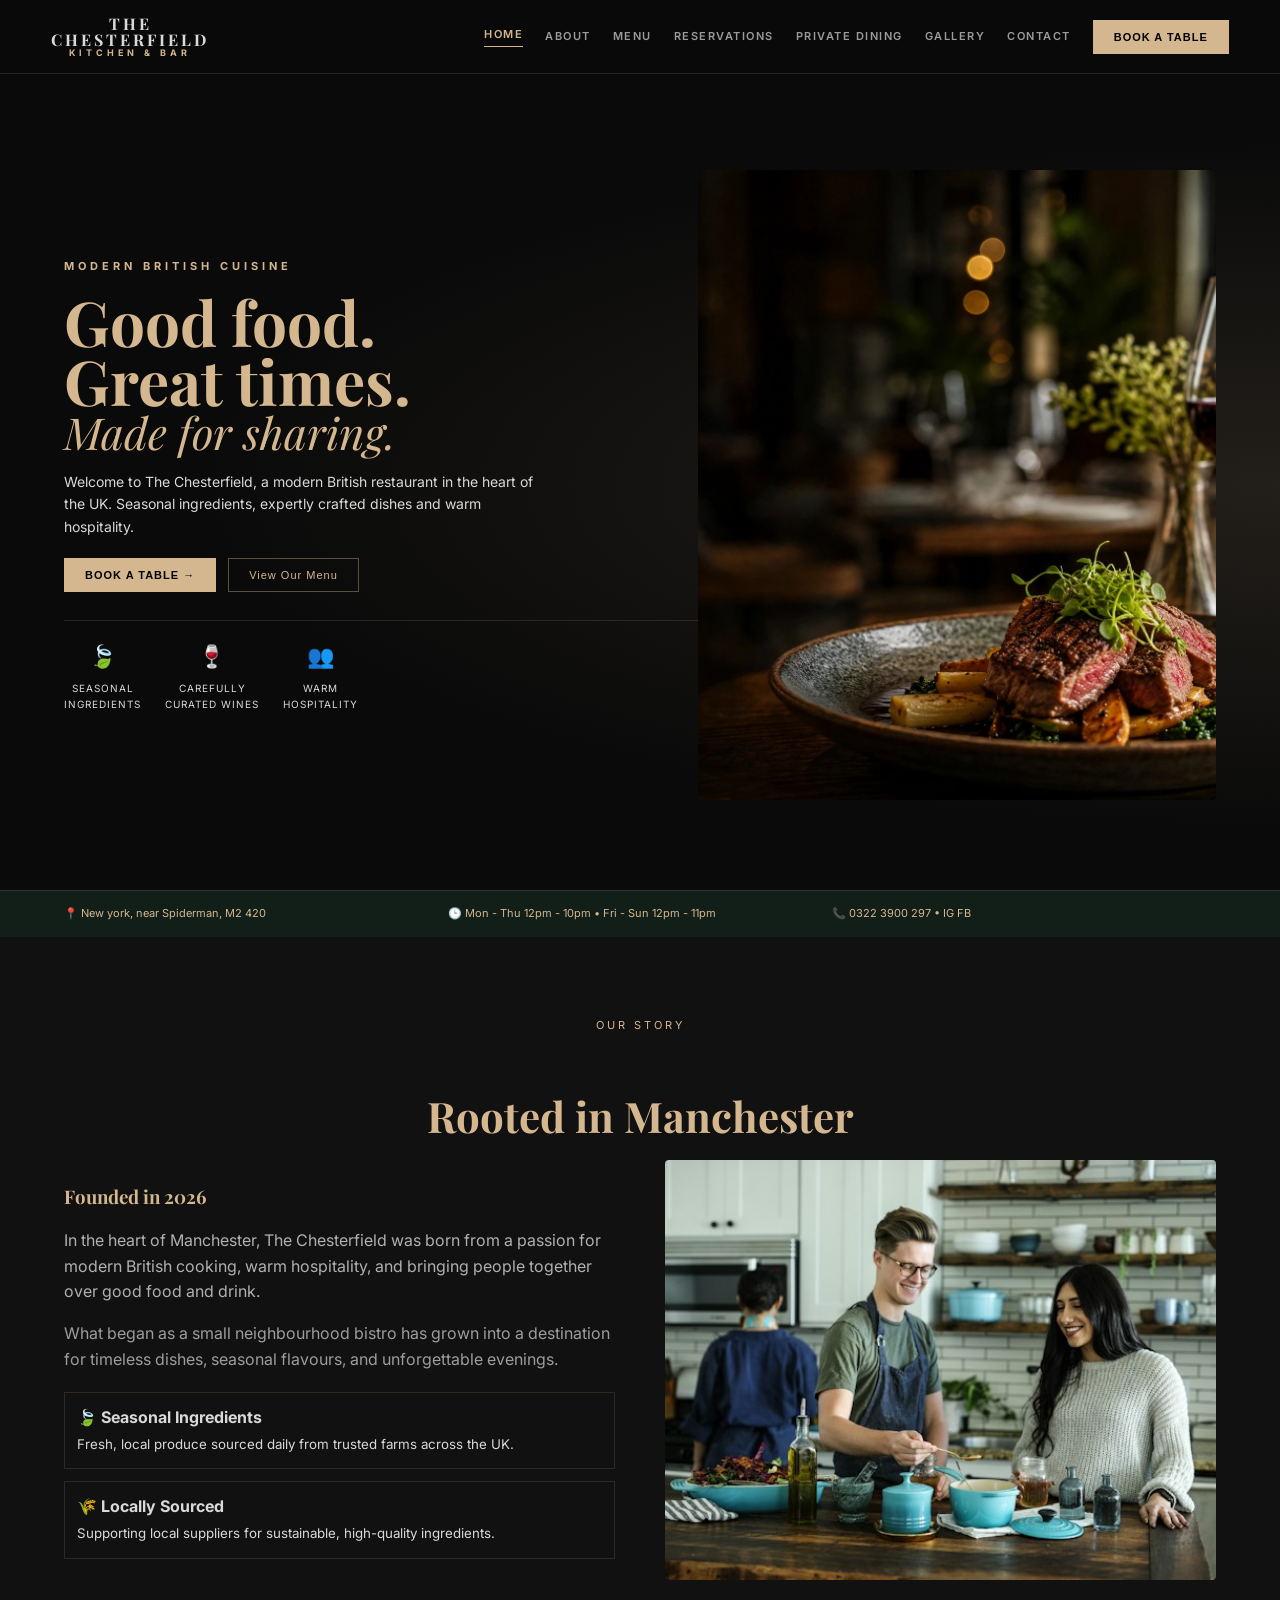
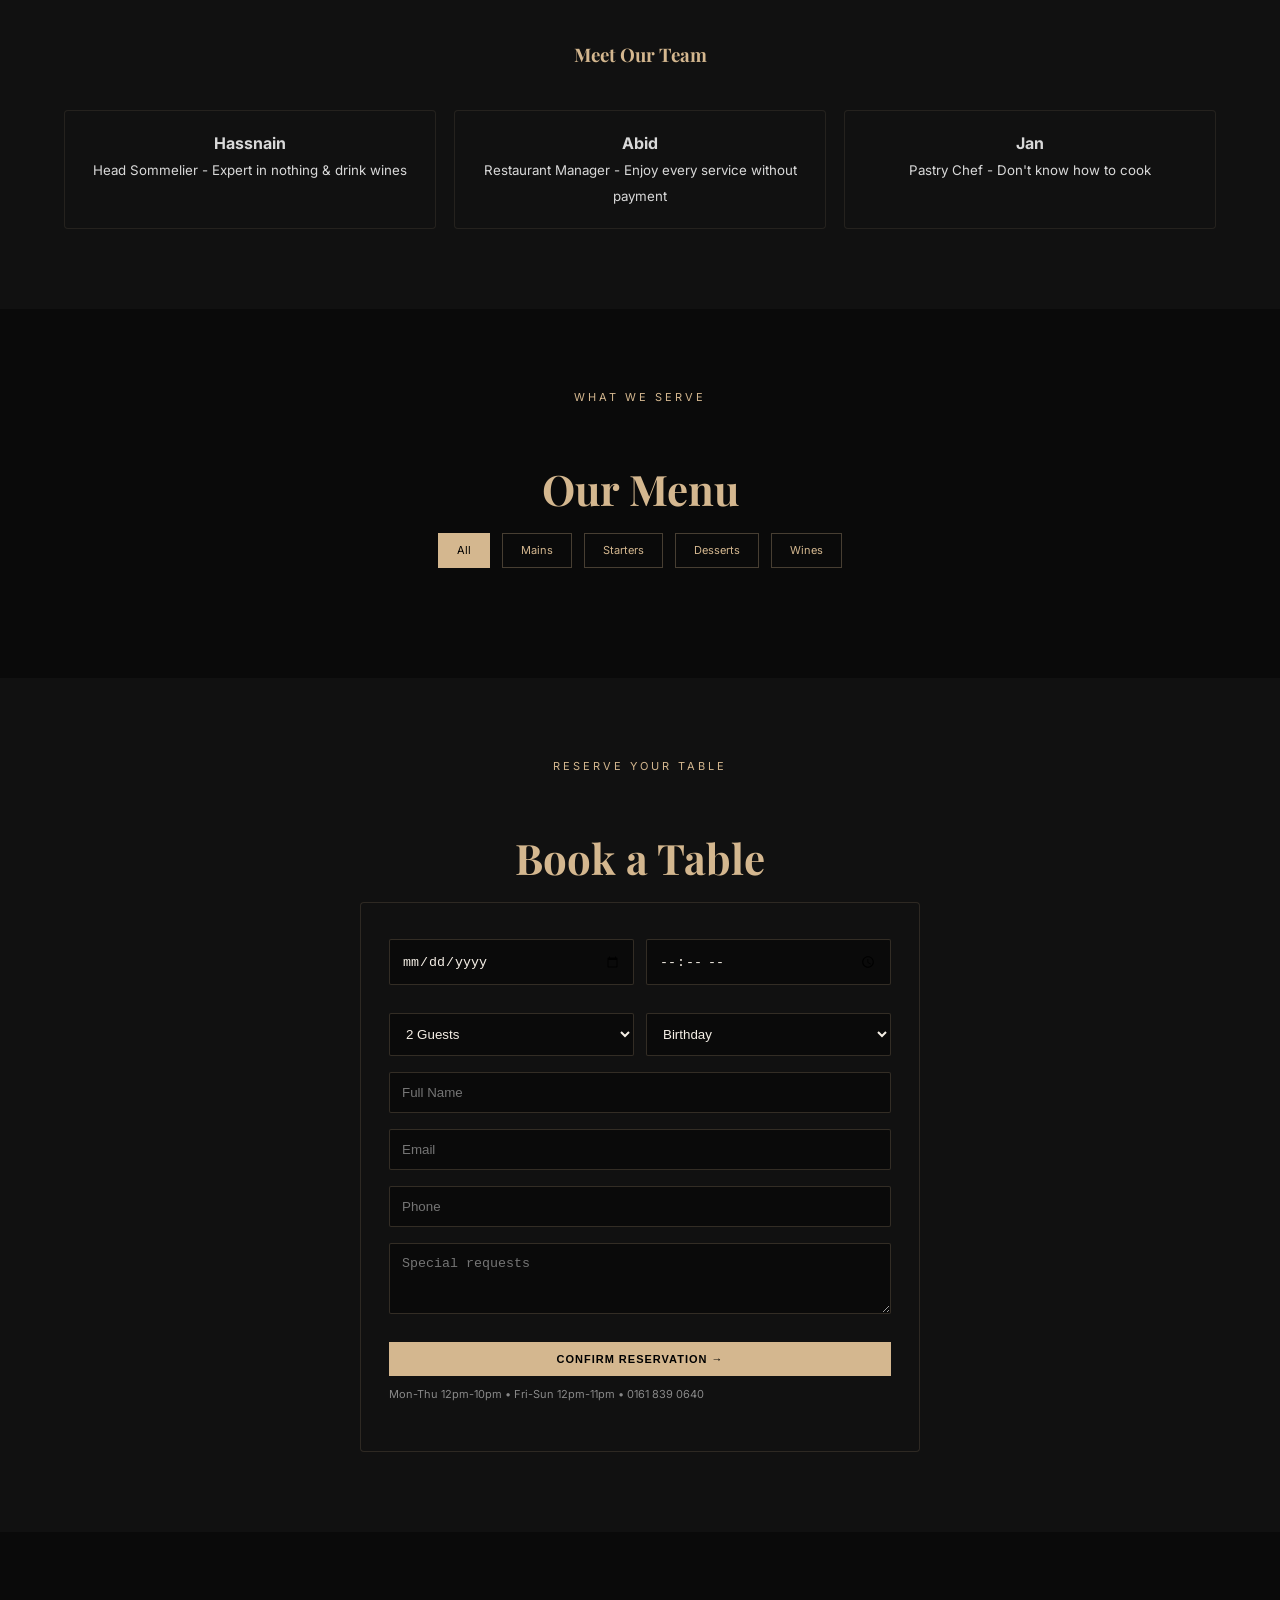
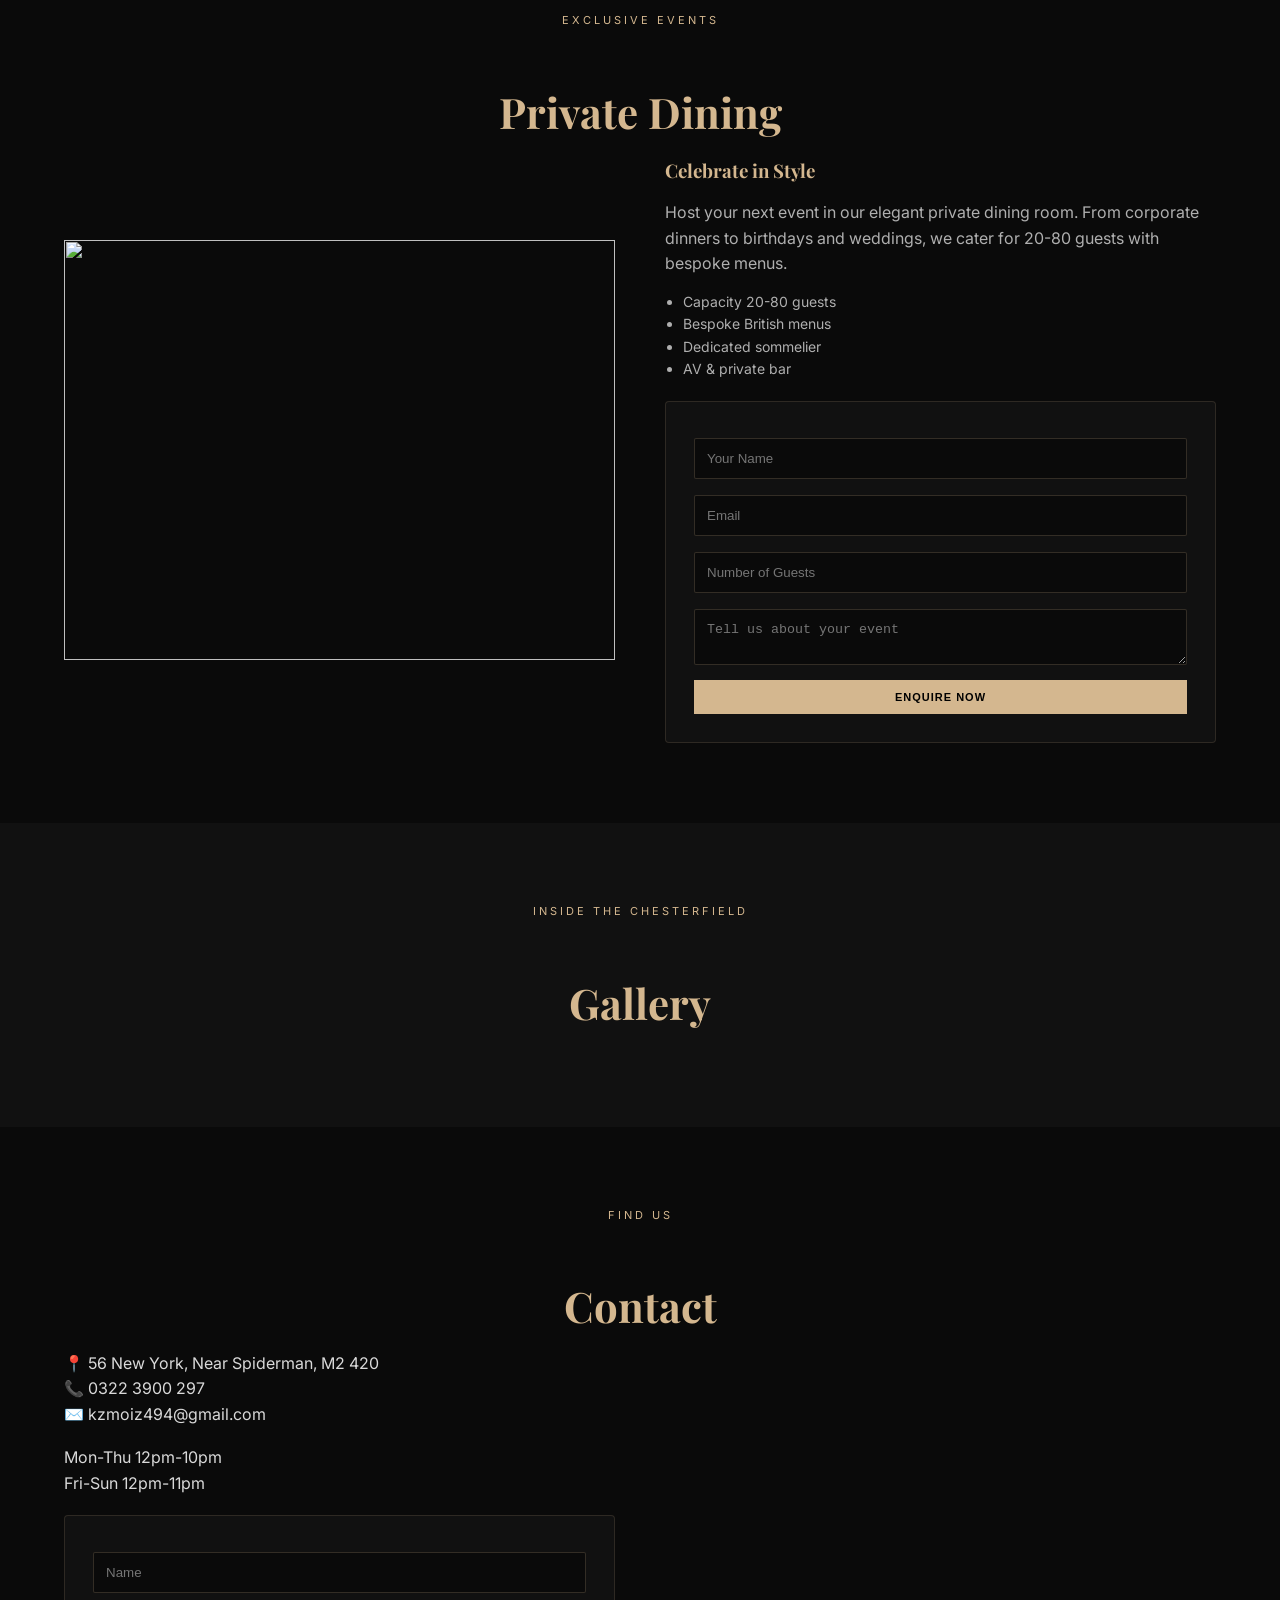
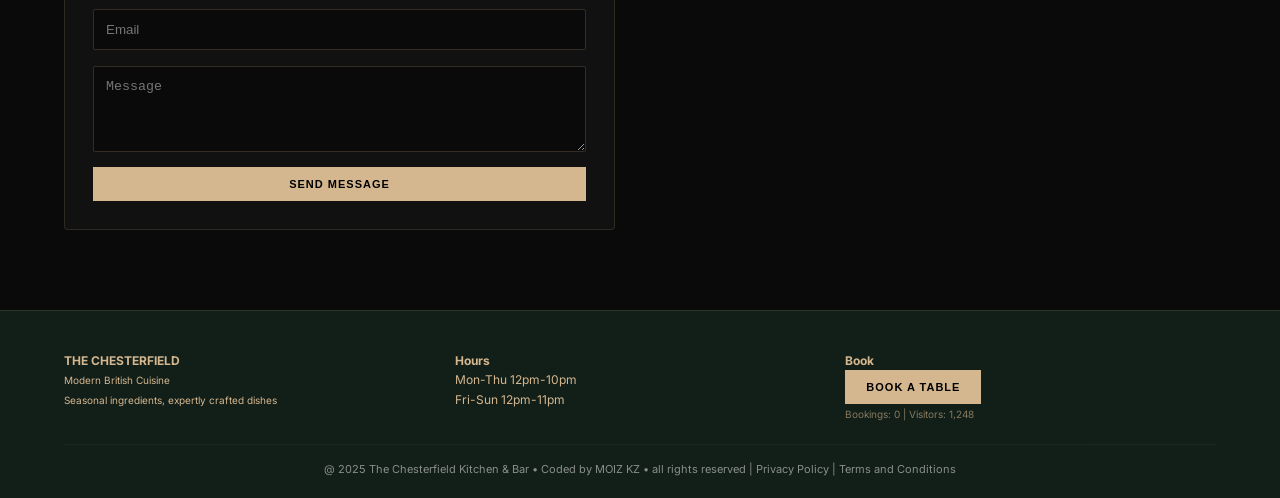
==== commit 7087d1a9: "Add some images" ====
--- a/index3.html
+++ b/index3.html
@@ -43,7 +43,7 @@
 <div><span>👥</span>WARM<br>HOSPITALITY</div>
 </div>
 </div>
-<div class="hero-img"><img src="https://images.unsplash.com/photo-1546964053-d93311cf64e4?w=800"></div>
+<div class="hero-img"><img src="Images/main.jpg"></div>
 </div>
 <div class="bottom-bar"><div>📍 New york, near Spiderman, M2 420</div><div>🕒 Mon - Thu 12pm - 10pm • Fri - Sun 12pm - 11pm</div><div>📞 0322 3900 297 • IG FB</div></div>
 
@@ -61,13 +61,13 @@
 <div style="border:1px solid rgba(212,183,143,.15);padding:12px">🌾 <strong>Locally Sourced</strong><br><small>Supporting local suppliers for sustainable, high-quality ingredients.</small></div>
 </div>
 </div>
-<img src="https://images.unsplash.com/photo-1556910103-1c02745aae4d?w=600" style="width:100%;height:420px;object-fit:cover;border-radius:4px">
+<img src="Images/about.jpg" style="width:100%;height:420px;object-fit:cover;border-radius:4px">
 </div>
 <h3 style="text-align:center;margin-top:60px">Meet Our Team</h3>
 <div class="testimonials">
 <div class="test-card"><strong>Hassnain</strong><br><small>Head Sommelier - Expert in nothing & drink wines</small></div>
 <div class="test-card"><strong>Abid</strong><br><small>Restaurant Manager - Enjoy every service without payment</small></div>
-<div class="test-card"><strong>Olivia</strong><br><small>Pastry Chef - Don't know how to cook</small></div>
+<div class="test-card"><strong>Jan</strong><br><small>Pastry Chef - Don't know how to cook</small></div>
 </div>
 </div>
 
--- a/Style.css
+++ b/Style.css
@@ -55,6 +55,7 @@
     gap:22px;
     align-items:center
 }
+
 nav a{
     font-size:11px;
     letter-spacing:1.5px;
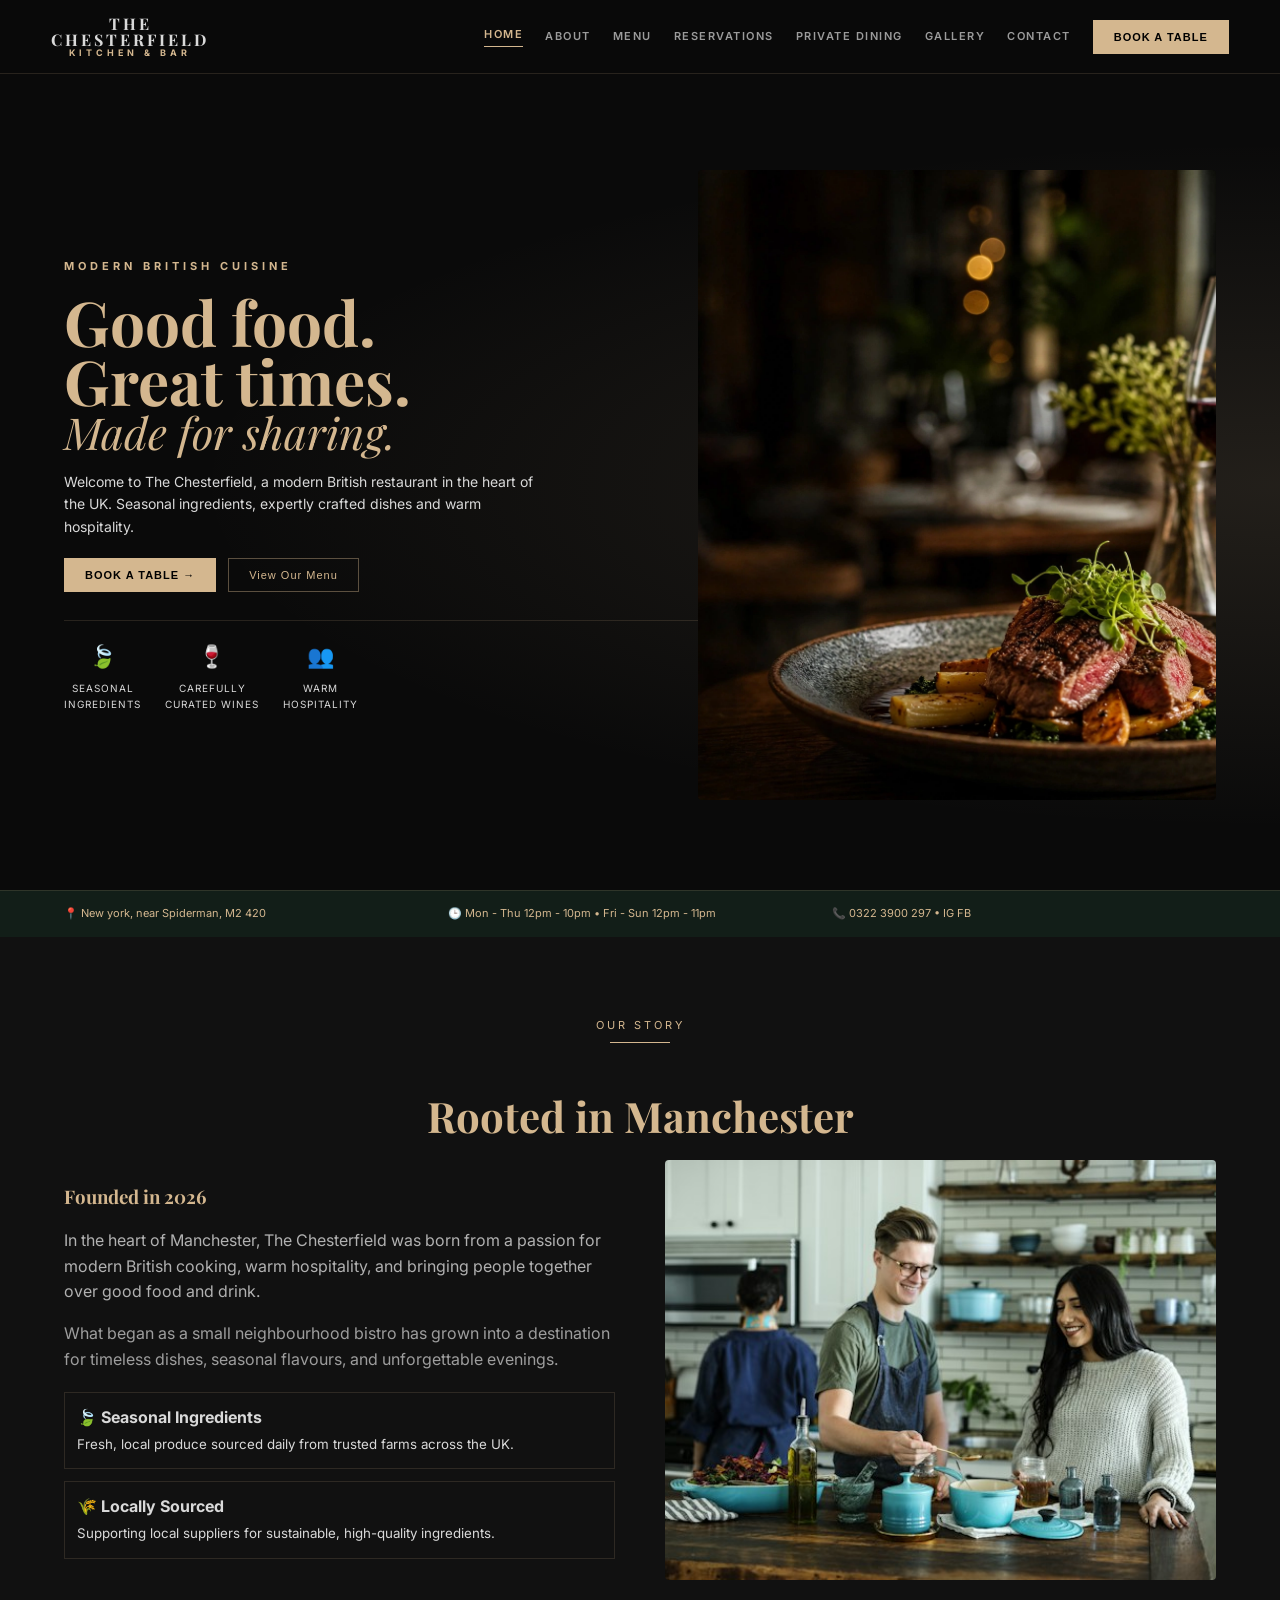
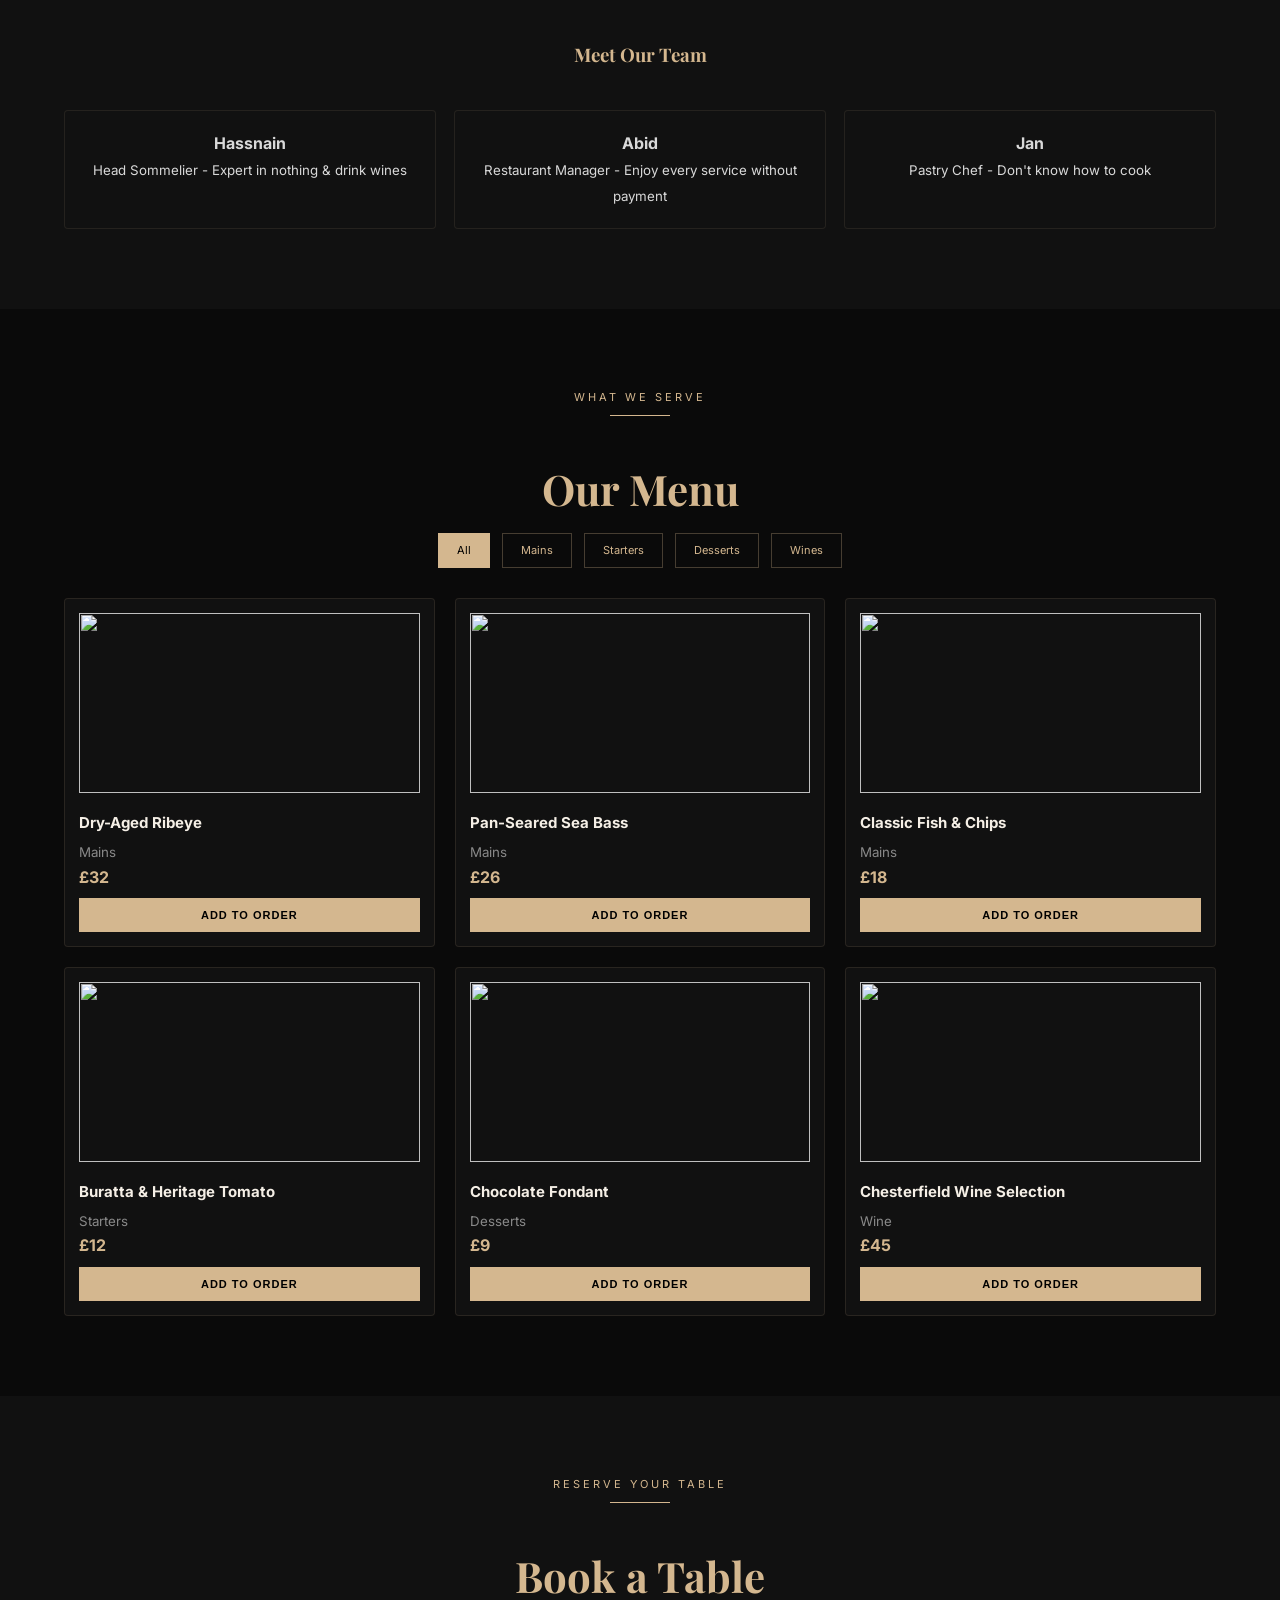
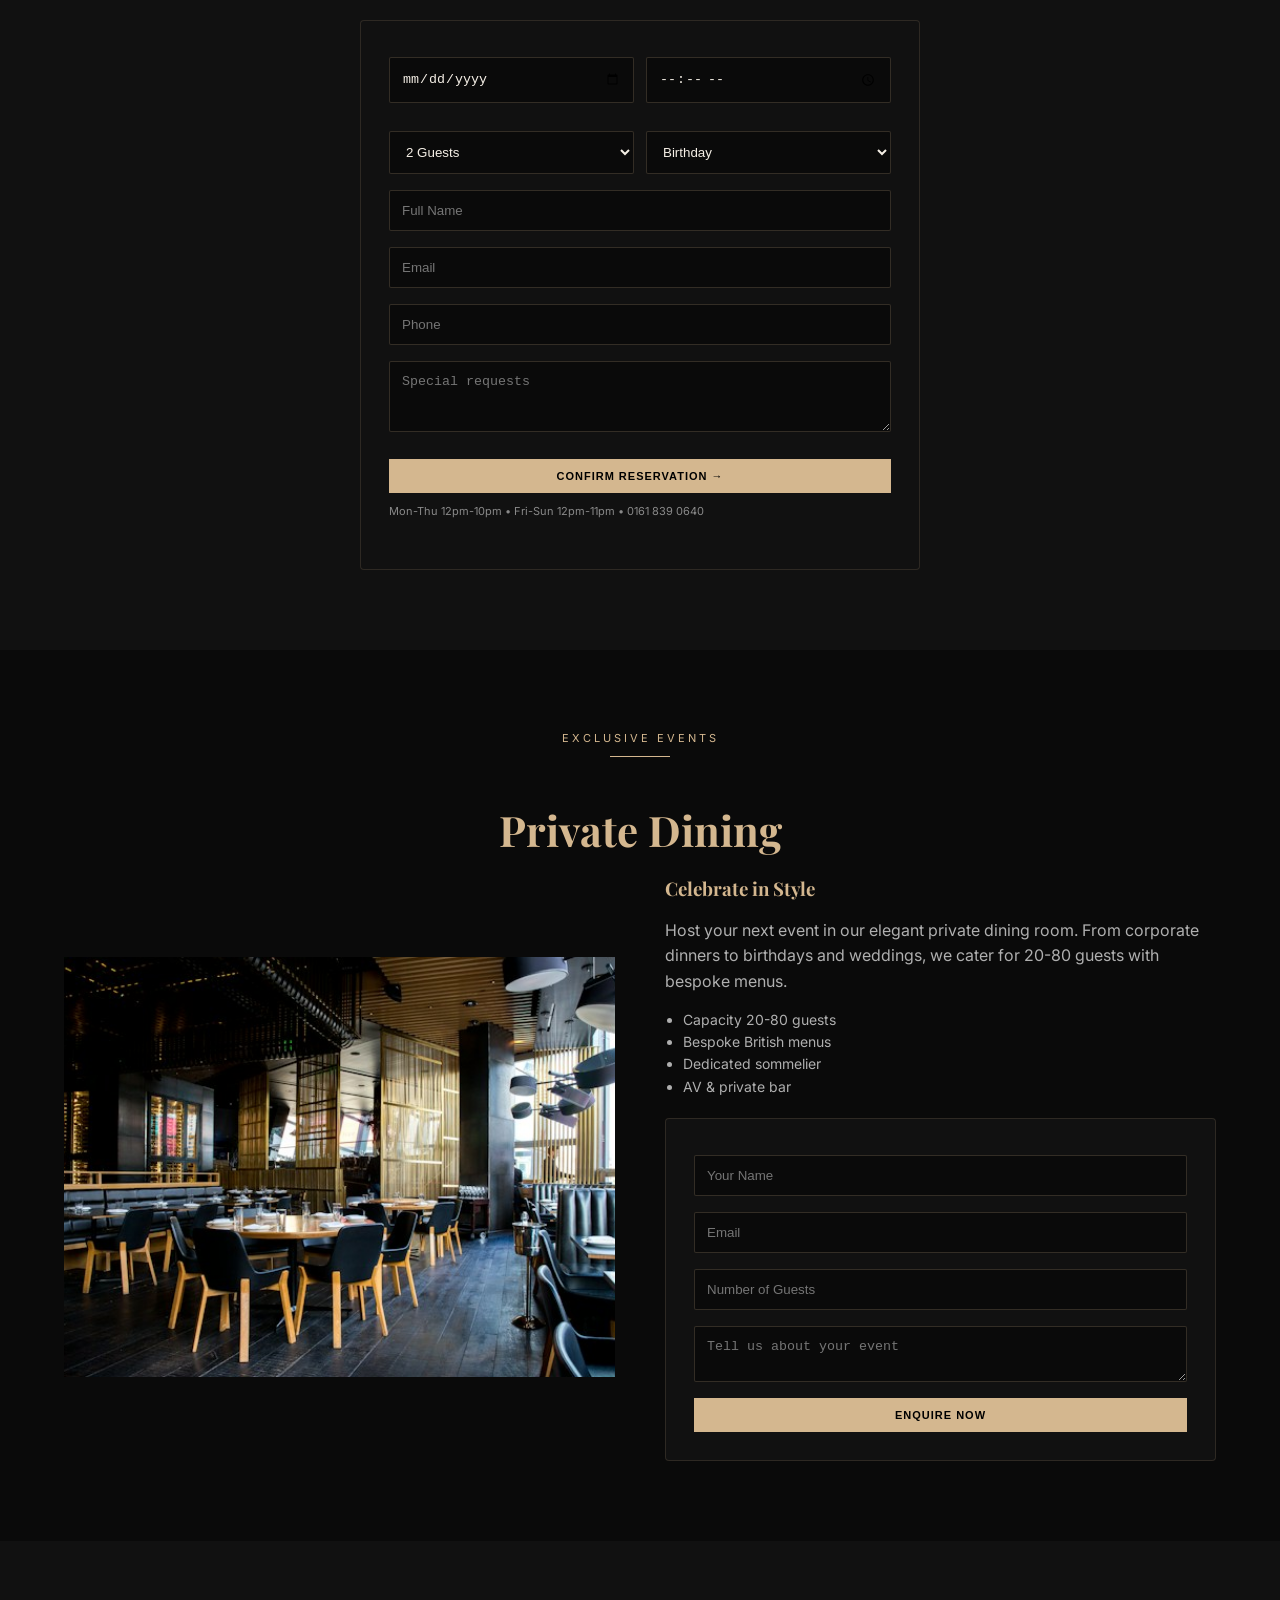
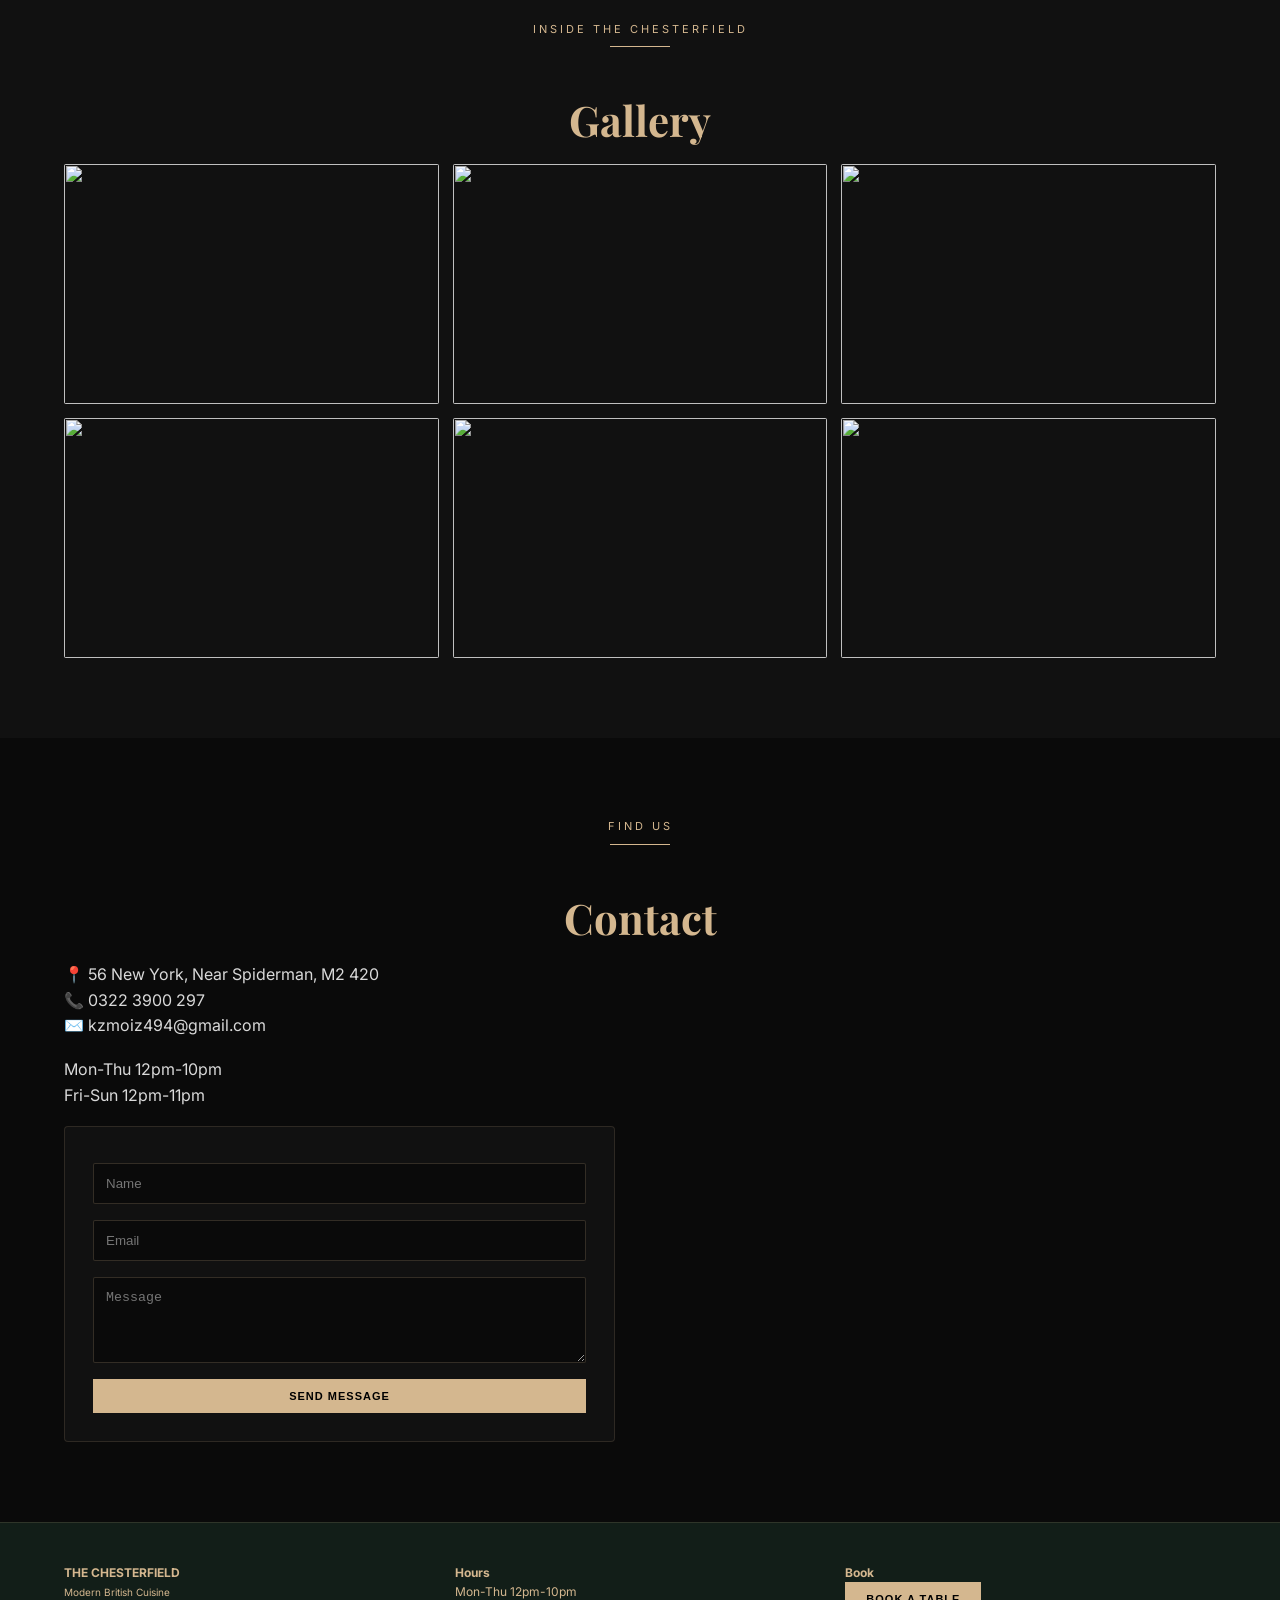
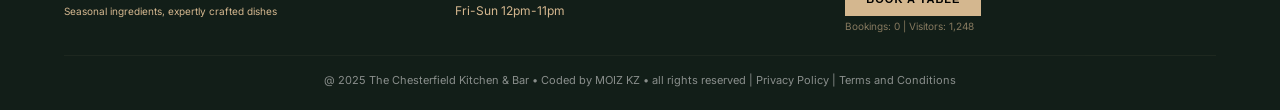
==== commit 6e0a4692: "Added offline picture" ====
--- a/index3.html
+++ b/index3.html
@@ -7,8 +7,6 @@
 <link rel="stylesheet" href="animation.css">
 <link href="https://fonts.googleapis.com/css2?family=Playfair+Display:wght@400;600;700&family=Inter:wght@300;400;600&display=swap" rel="stylesheet">
 </head>
-<script src="Script.js"></script>
-<script src="animation.js"></script>
 <body>
 <header>
 <div class="logo">THE<br>CHESTERFIELD<small>KITCHEN & BAR</small></div>
@@ -110,7 +108,7 @@
 <span class="sub">Exclusive Events</span>
 <h2>Private Dining</h2>
 <div class="grid-2">
-<img src="https://images.unsplash.com/photo-1517248135467-4c7edcad34c4?w=600" style="width:100%;height:420px;object-fit:cover">
+<img src="Images/dining.jpg" style="width:100%;height:420px;object-fit:cover">
 <div>
 <h3>Celebrate in Style</h3>
 <p style="margin:14px 0;opacity:.8">Host your next event in our elegant private dining room. From corporate dinners to birthdays and weddings, we cater for 20-80 guests with bespoke menus.</p>
@@ -222,7 +220,7 @@
 <span class="sub">Exclusive Events</span>
 <h2>Private Dining</h2>
 <div class="grid-2">
-<img src="https://images.unsplash.com/photo-1517248135467-4c7edcad34c4?w=600" style="width:100%;height:420px;object-fit:cover">
+<img src="Images/dining.jpg" style="width:100%;height:420px;object-fit:cover">
 <div>
 <h3>Celebrate in Style</h3>
 <p style="margin:14px 0;opacity:.8">Host your next event in our elegant private dining room. From corporate dinners to birthdays and weddings, we cater for 20-80 guests with bespoke menus.</p>
@@ -281,4 +279,6 @@
 <div class="toast" id="toast"></div>
 
 </body>
+<script src="Script.js"></script>
+<script src="animation.js"></script>
 </html>
--- a/Style.css
+++ b/Style.css
@@ -153,6 +153,7 @@
     height:100%;
     object-fit:cover
 }
+
 .hero-icons{
     display:flex;
     gap:24px;
